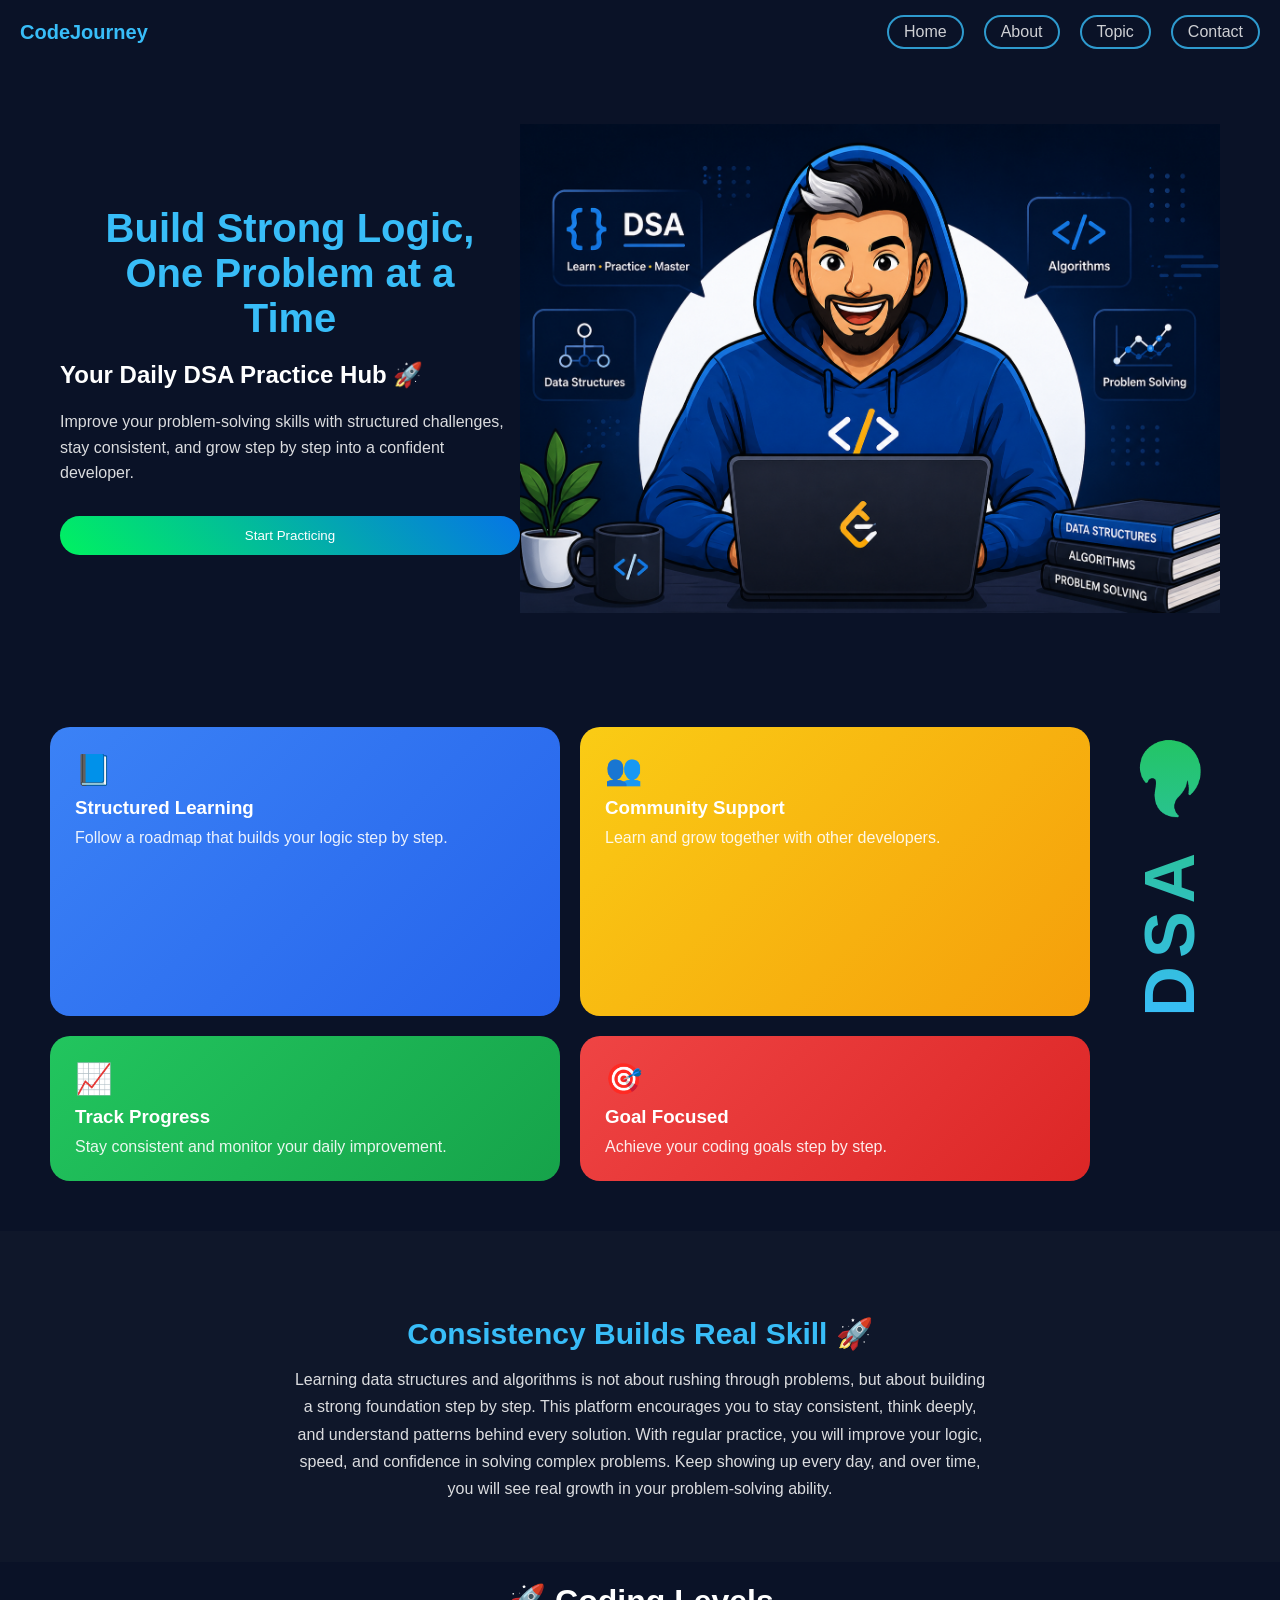
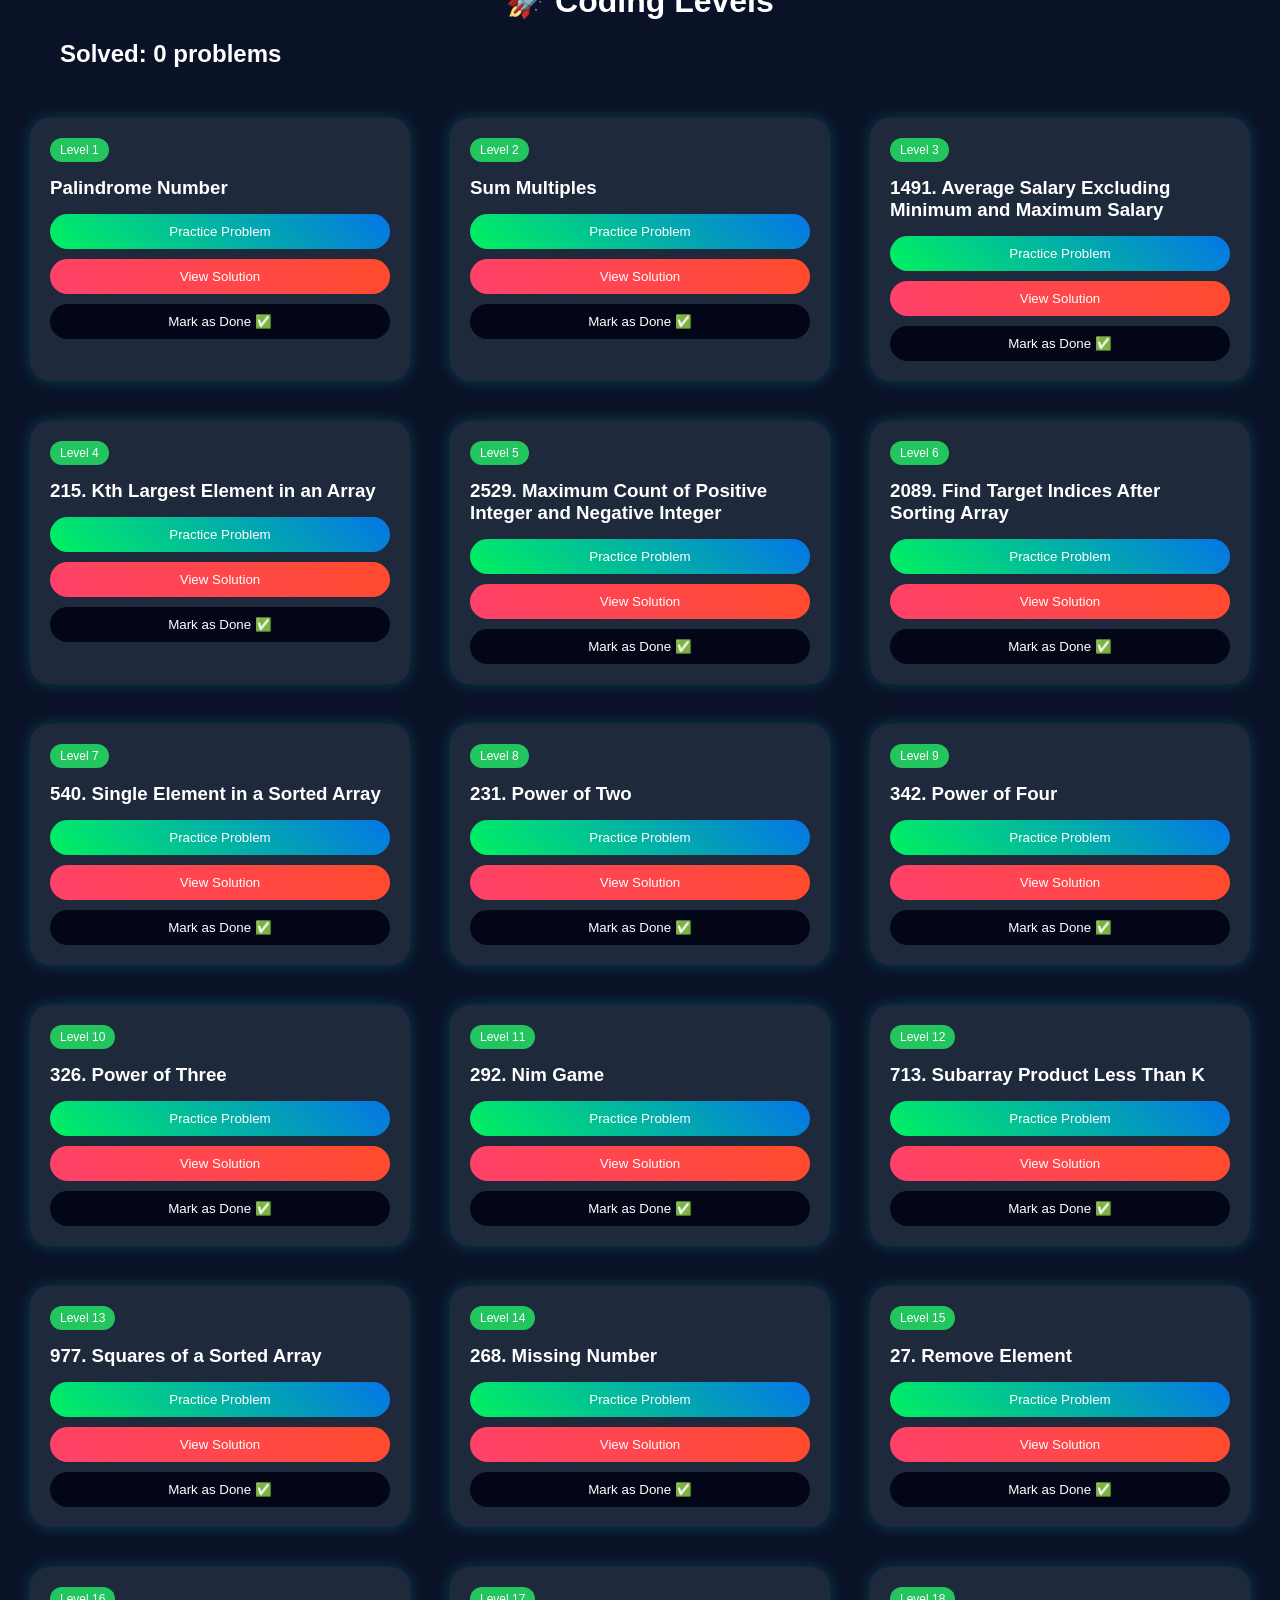
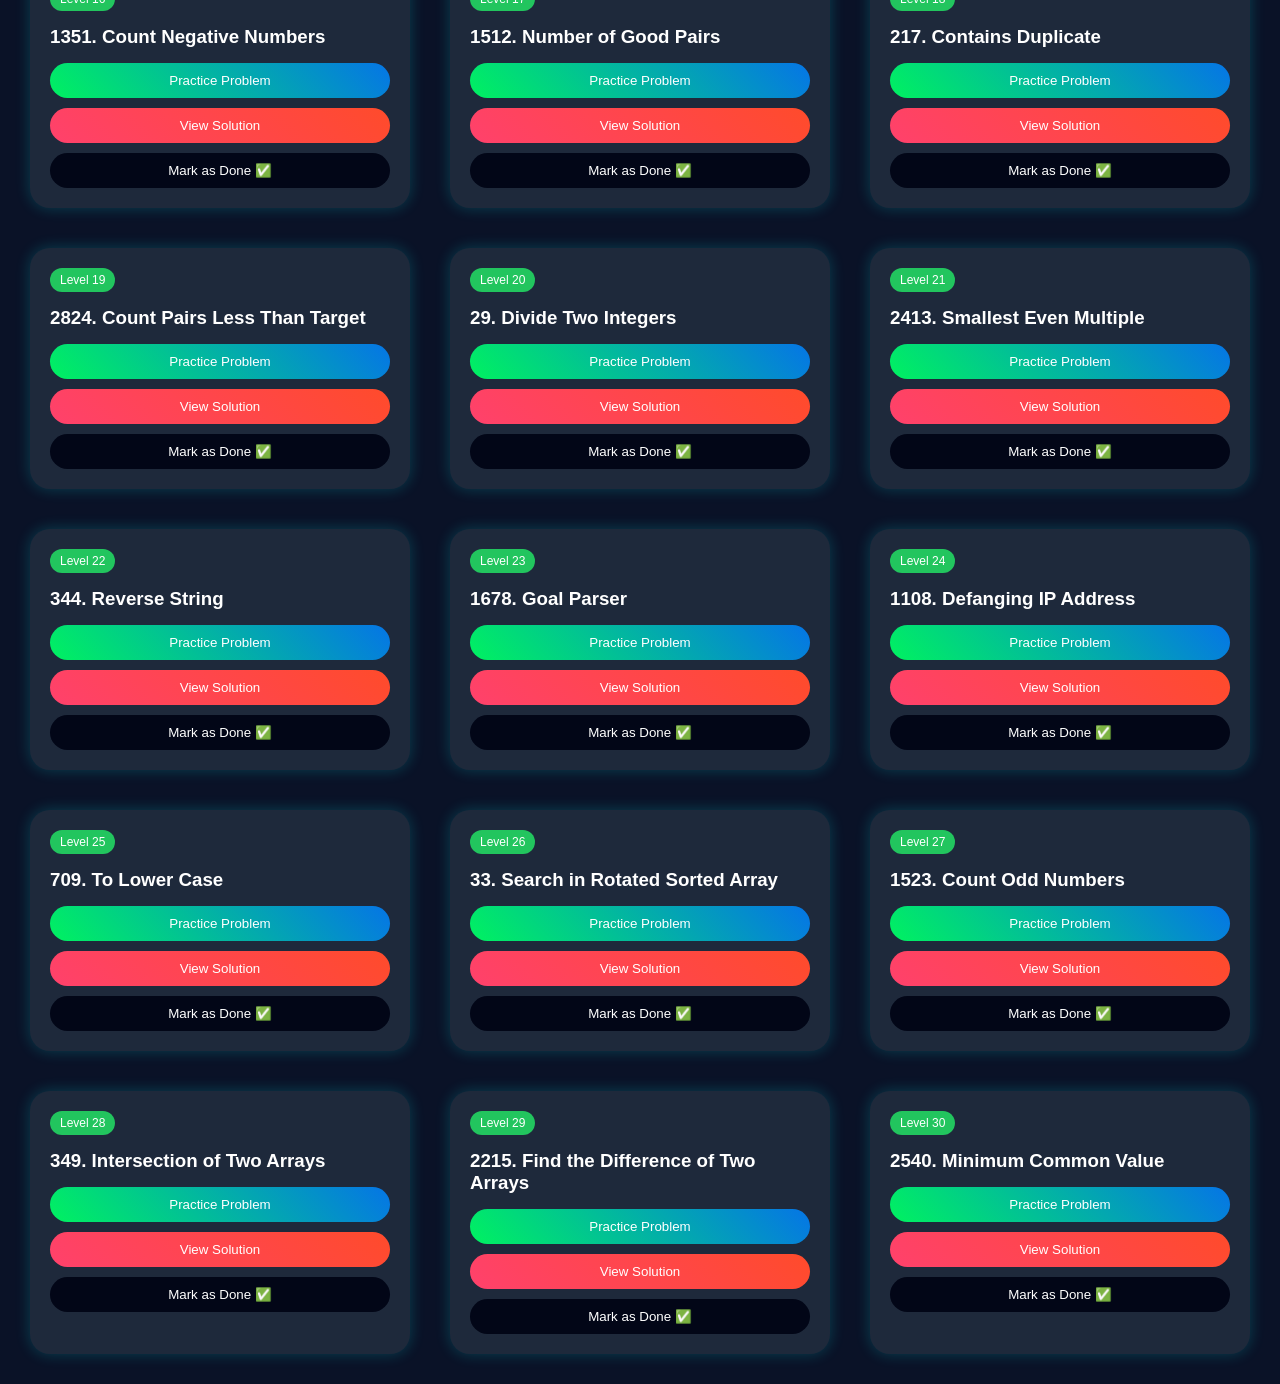
==== index.html @ e6db112a "Update print statement from 'Hello' to 'Goodbye'" ====
<!DOCTYPE html>
<html lang="en">

<head>
    <meta charset="UTF-8">
    <meta name="viewport" content="width=device-width, initial-scale=1.0">

    <title>DSA Platform</title>

    <!-- Google Font -->
    <link href="https://fonts.googleapis.com/css2?family=Inter:wght@400;600;800&display=swap" rel="stylesheet">
    <link rel="stylesheet" href="responsive.css">

    <style>
        html {
    scroll-behavior: smooth;
}
        body {
            margin: 0;
            font-family: 'Inter', sans-serif;
            background: #09d610;
            color: white;
        }

        /* ================= NAVBAR ================= */
        .navbar {
            display: flex;
            justify-content: space-between;
            padding: 20px 90px;
        }

        .logo {
            font-size: 20px;
            font-weight: 700;
            color: #38bdf8;
        }

        .nav-links a {
            margin-left: 20px;
            text-decoration: none;
            color: white;
            opacity: 0.8;
        }

        .nav-links a:hover {
            opacity: 1;
        }

        /* ================= HERO ================= */
        .hero {
            display: flex;
            justify-content: space-between;
            align-items: center;
            padding: 60px 60px;
        }

        .left {
            max-width: 500px;
        }

        .left h1 {
            font-size: 40px;
            color: #38bdf8;
        }

        .left h2 {
            margin: 20px 0;
        }

        .left p {
            opacity: 0.85;
            line-height: 1.6;
        }

        .btn {
            margin-top: 30px;
            padding: 12px 25px;
            border-radius: 30px;
            border: none;
            background: linear-gradient(45deg, #00f260, #0575e6);
            color: white;
            cursor: pointer;
        }

        .right img {
            width: 700px;
        }

        /* ================= FEATURES ================= */
        .wrapper {
            display: grid;
            grid-template-columns: 1fr 1fr 120px;
            gap: 20px;
            padding: 50px;
        }

        /* BOX */
        .feature-box {
            padding: 25px;
            border-radius: 20px;
            transition: 0.3s;
        }

        .feature-box:hover {
            transform: translateY(-8px);
        }

        /* ICON */
        .icon {
            font-size: 30px;
            margin-bottom: 10px;
        }

        /* COLORS */
        .blue {
            background: linear-gradient(135deg, #3b82f6, #2563eb);
        }

        .yellow {
            background: linear-gradient(135deg, #facc15, #f59e0b);
        }

        .green {
            background: linear-gradient(135deg, #22c55e, #16a34a);
        }

        .red {
            background: linear-gradient(135deg, #ef4444, #dc2626);
        }

        /* TEXT */
        .feature-box h3 {
            margin: 0 0 10px;
        }

        .feature-box p {
            margin: 0;
            opacity: 0.9;
        }

        /* ================= DSA COLUMN ================= */
        .dsa-column {
            display: flex;
            justify-content: center;
            align-items: center;
        }

        /* DSA TEXT */
        .dsa-text {
            writing-mode: vertical-rl;
            transform: rotate(180deg);

            font-size: 70px;
            font-weight: 800;

            background: linear-gradient(to bottom, #38bdf8, #22c55e);
            -webkit-background-clip: text;
            color: transparent;

            letter-spacing: 8px;
        }

        /* FIRE ICON */
        .fire {
            font-size: 28px;
            margin-top: 10px;
        }

        /* ================= RESPONSIVE ================= */
        @media (max-width: 900px) {

            .hero {
                flex-direction: column;
                text-align: center;
            }

            .right img {
                margin-top: 20px;
                width: 220px;
            }

            .wrapper {
                grid-template-columns: 1fr;
            }

            /* DSA top pe shift */
            .dsa-column {
                order: -1;
            }

            .dsa-text {
                writing-mode: horizontal-tb;
                transform: none;
                font-size: 40px;
                text-align: center;
            }
        }

        .info-section {
            text-align: center;
            padding: 60px 20px;
            background: #0f172a;
        }

        .info-section h2 {
            font-size: 30px;
            margin-bottom: 15px;
            color: #38bdf8;
            font-weight: 600;
        }

        .info-section p {
            max-width: 700px;
            margin: auto;
            line-height: 1.7;
            opacity: 0.85;
            font-size: 16px;
        }


        /* ///////////////// problem */
        body {
            margin: 0;
            font-family: 'Poppins', sans-serif;
            background: #0a1227;
            color: white;
        }

        /* title */
        h1 {
            text-align: center;
            margin: 20px;
        }

        /* scroll container */
        .scroll {
            display: grid;
            grid-template-columns: repeat(3, 1fr);
            gap: 20px;
            padding: 20px;
        }

        /* Tablet */
        @media (max-width: 900px) {
            .scroll {
                grid-template-columns: repeat(2, 1fr);
            }
        }

        /* Mobile */
        @media (max-width: 600px) {
            .scroll {
                grid-template-columns: repeat(1, 1fr);
            }
        }

        /* card */
        .card {
            min-width: 250px;
            background: #1e293b;
            border-radius: 20px;
            padding: 20px;
            position: relative;
            transition: 0.3s;
            box-shadow: 0 0 15px rgba(0, 255, 255, 0.2);
            margin: 40px;
        }

        .card:hover {
            transform: scale(1.05);
            box-shadow: 0 0 25px rgba(0, 255, 255, 0.6);
        }

        /* level badge */
        .level {
            background: #22c55e;
            padding: 5px 10px;
            border-radius: 20px;
            font-size: 12px;
            display: inline-block;
        }

        /* title */
        h3 {
            margin: 15px 0;
        }

        /* buttons */
        button {
            display: block;
            width: 100%;
            margin-top: 10px;
            padding: 10px;
            border-radius: 25px;
            border: none;
            cursor: pointer;
        }

        .code {
            background: linear-gradient(45deg, #00f260, #0575e6);
            color: white;
        }

        .video {
            background: linear-gradient(45deg, #ff416c, #ff4b2b);
            color: white;
        }

        /* scrollbar hide */
        .scroll::-webkit-scrollbar {
            display: none;
        }

        /* //// */
        .solution-box {
            display: none;
            margin-top: 10px;
            background: #020617;
            padding: 10px;
            border-radius: 10px;
            font-size: 12px;
            overflow-x: auto;
        }

        a {
            text-decoration: none;
        }
        /* /////////////// */
        .mark-btn {
    background: #020617;
    color: white;
}

.mark-btn.done {
    background: #22c55e;
    color: black;
}

        /* //// */
        /* NAV BUTTON STYLE */
/* NAVBAR BASE */
.navbar {
    display: flex;
    justify-content: space-between;
    align-items: center;
    padding: 15px 20px;
    position: relative;
}

/* MENU ICON */
.menu-icon {
    display: none;
    font-size: 28px;
    cursor: pointer;
}

/* NAV LINKS */
.nav-links {
    display: flex;
}

/* BUTTON STYLE */
.nav-btn {
    border: 2px solid #38bdf8;
    border-radius: 20px;
    padding: 6px 15px;
    margin-left: 10px;
    text-decoration: none;
    color: white;
}

/* ================= MOBILE ================= */
@media (max-width: 900px) {

    .menu-icon {
        display: block;
    }

    .nav-links {
        display: none;
        flex-direction: column;
        position: absolute;
        top: 60px;
        left: 0;
        width: 100%;
        background: #020617;
        padding: 20px 0;
    }

    .nav-links a {
        margin: 10px auto;
        width: 80%;
        text-align: center;
        padding: 12px;
    }

    .nav-active {
        display: flex;
    }
}    </style>

</head>

<body>

    <!-- NAVBAR -->
   <div class="navbar">
    <div class="logo">CodeJourney</div>

    <div class="menu-icon" onclick="toggleMenu()">☰</div>

    <div class="nav-links" id="navLinks">
        <a href="index.html" class="nav-btn">Home</a>
        <a href="about.html" class="nav-btn">About</a>
        <a href="topic.html" class="nav-btn">Topic</a>
        <a href="contact.html" class="nav-btn">Contact</a>
    </div>
</div>

    <!-- HERO -->
    <div class="hero">

        <div class="left">
            <h1>Build Strong Logic, One Problem at a Time</h1>
            <h2>Your Daily DSA Practice Hub 🚀</h2>

            <p>
                Improve your problem-solving skills with structured challenges,
                stay consistent, and grow step by step into a confident developer.
            </p>

            <a href="#ques"><button class="btn">Start Practicing</button></a>
        </div>

        <div class="right">
            <img src="./hero.png">
        </div>

    </div>
<!-- ///////////////// -->
 
    <!-- FEATURES -->
    <div class="wrapper">

        <!-- BOX 1 -->
        <div class="feature-box blue">
            <div class="icon">📘</div>
            <h3>Structured Learning</h3>
            <p>Follow a roadmap that builds your logic step by step.</p>
        </div>

        <!-- BOX 2 -->
        <div class="feature-box yellow">
            <div class="icon">👥</div>
            <h3>Community Support</h3>
            <p>Learn and grow together with other developers.</p>
        </div>

        <!-- DSA COLUMN -->
        <div class="dsa-column">
            <div class="dsa-text">
                DSA 🔥
            </div>
        </div>

        <!-- BOX 3 -->
        <div class="feature-box green">
            <div class="icon">📈</div>
            <h3>Track Progress</h3>
            <p>Stay consistent and monitor your daily improvement.</p>
        </div>

        <!-- BOX 4 -->
        <div class="feature-box red">
            <div class="icon">🎯</div>
            <h3>Goal Focused</h3>
            <p>Achieve your coding goals step by step.</p>
        </div>

    </div>
    <div class="info-section">
        <h2>Consistency Builds Real Skill 🚀</h2>

        <p>
            Learning data structures and algorithms is not about rushing through problems,
            but about building a strong foundation step by step. This platform encourages
            you to stay consistent, think deeply, and understand patterns behind every solution.
            With regular practice, you will improve your logic, speed, and confidence in solving
            complex problems. Keep showing up every day, and over time, you will see real growth
            in your problem-solving ability.
        </p>
    </div>
    <!-- ///////////////////// problem -->
    <h1 id="ques">🚀 Coding Levels</h1>
    <h2 id="progress" style="margin-left: 60px;"></h2>

    <div class="scroll">

        <div class="card">

            <span class="level">Level 1</span>
            <h3>Palindrome Number</h3>

            <a href="https://leetcode.com/problems/palindrome-number/" target="_blank">
                <button class="code">Practice Problem</button>
            </a>

            <a href="solution.html?problem=palindrome">
                <button class="video">View Solution</button>
            </a>
             <button class="mark-btn" data-problem="palindrome">
    Mark as Done ✅
</button>

        </div>
        <!-- Card 2 -->

       <div class="card">

    <span class="level">Level 2</span>
    <h3>Sum Multiples</h3>

    <!-- LeetCode link -->
    <a href="https://leetcode.com/problems/sum-of-multiples/" target="_blank">
        <button class="code">Practice Problem</button>
    </a>

    <!-- Solution -->
    <a href="solution.html?problem=sum-multiples">
        <button class="video">View Solution</button>
    </a>

    <!-- Mark Done -->
    <button class="mark-btn" data-problem="sum-multiples">
        Mark as Done ✅
    </button>

</div>
        <!-- /////////// -->
        <!-- Average Salary -->
        <div class="card">
            <span class="level">Level 3</span>
            <h3>1491. Average Salary Excluding Minimum and Maximum Salary</h3>
            <a href="https://leetcode.com/problems/average-salary-excluding-the-minimum-and-maximum-salary/"
                target="_blank">
                <button class="code">Practice Problem</button>
            </a>
            <a href="solution.html?problem=avg-salary">
                <button class="video">View Solution</button>
            </a>
            <button class="mark-btn" data-problem="avg-salary">Mark as Done ✅</button>

        </div>

        <!-- Kth Largest -->
        <div class="card">
            <span class="level">Level 4</span>
            <h3>215. Kth Largest Element in an Array</h3>
            <a href="https://leetcode.com/problems/kth-largest-element-in-an-array/" target="_blank">
                <button class="code">Practice Problem</button>
            </a>
            <a href="solution.html?problem=kth-largest">
                <button class="video">View Solution</button>
            </a>
            <button class="mark-btn" data-problem="kth-largest">Mark as Done ✅</button>

        </div>

        <!-- Max Count -->
        <div class="card">
            <span class="level">Level 5</span>
            <h3>2529. Maximum Count of Positive Integer and Negative Integer</h3>
            <a href="https://leetcode.com/problems/maximum-count-of-positive-integer-and-negative-integer/"
                target="_blank">
                <button class="code">Practice Problem</button>
            </a>
            <a href="solution.html?problem=max-count">
                <button class="video">View Solution</button>
            </a>
            <button class="mark-btn" data-problem="max-count">Mark as Done ✅</button>

        </div>

        <!-- Target Indices -->
        <div class="card">
            <span class="level">Level 6</span>
            <h3>2089. Find Target Indices After Sorting Array</h3>
            <a href="https://leetcode.com/problems/find-target-indices-after-sorting-array/" target="_blank">
                <button class="code">Practice Problem</button>
            </a>
            <a href="solution.html?problem=target-indices">
                <button class="video">View Solution</button>
            </a>
            <button class="mark-btn" data-problem="target-indices">Mark as Done ✅</button>

        </div>

        <!-- Single Element -->
        <div class="card">
            <span class="level">Level 7</span>
            <h3>540. Single Element in a Sorted Array</h3>
            <a href="https://leetcode.com/problems/single-element-in-a-sorted-array/" target="_blank">
                <button class="code">Practice Problem</button>
            </a>
            <a href="solution.html?problem=single-element">
                <button class="video">View Solution</button>
            </a>
            <button class="mark-btn" data-problem="single-element">Mark as Done ✅</button>

        </div>

        <!-- Power of Two -->
        <div class="card">
            <span class="level">Level 8</span>
            <h3>231. Power of Two</h3>
            <a href="https://leetcode.com/problems/power-of-two/" target="_blank">
                <button class="code">Practice Problem</button>
            </a>
            <a href="solution.html?problem=power-two">
                <button class="video">View Solution</button>
            </a>
            <button class="mark-btn" data-problem="power-two">Mark as Done ✅</button>

        </div>

        <!-- Power of Four -->
        <div class="card">
            <span class="level">Level 9</span>
            <h3>342. Power of Four</h3>
            <a href="https://leetcode.com/problems/power-of-four/" target="_blank">
                <button class="code">Practice Problem</button>
            </a>
            <a href="solution.html?problem=power-four">
                <button class="video">View Solution</button>
            </a>
            <button class="mark-btn" data-problem="power-four">Mark as Done ✅</button>

        </div>

        <!-- Power of Three -->
        <div class="card">
            <span class="level">Level 10</span>
            <h3>326. Power of Three</h3>
            <a href="https://leetcode.com/problems/power-of-three/" target="_blank">
                <button class="code">Practice Problem</button>
            </a>
            <a href="solution.html?problem=power-three">
                <button class="video">View Solution</button>
            </a>
            <button class="mark-btn" data-problem="power-three">Mark as Done ✅</button>

        </div>

        <!-- Nim Game -->
        <div class="card">
            <span class="level">Level 11</span>
            <h3>292. Nim Game</h3>
            <a href="https://leetcode.com/problems/nim-game/" target="_blank">
                <button class="code">Practice Problem</button>
            </a>
            <a href="solution.html?problem=nim-game">
                <button class="video">View Solution</button>
            </a>
            <button class="mark-btn" data-problem="nim-game">Mark as Done ✅</button>

        </div>

        <!-- Subarray Product -->
        <div class="card">
            <span class="level">Level 12</span>
            <h3>713. Subarray Product Less Than K</h3>
            <a href="https://leetcode.com/problems/subarray-product-less-than-k/" target="_blank">
                <button class="code">Practice Problem</button>
            </a>
            <a href="solution.html?problem=subarray-product">
                <button class="video">View Solution</button>
            </a>
            <button class="mark-btn" data-problem="subarray-product">Mark as Done ✅</button>

        </div>

        <!-- Squares -->
        <div class="card">
            <span class="level">Level 13</span>
            <h3>977. Squares of a Sorted Array</h3>
            <a href="https://leetcode.com/problems/squares-of-a-sorted-array/" target="_blank">
                <button class="code">Practice Problem</button>
            </a>
            <a href="solution.html?problem=squares">
                <button class="video">View Solution</button>
            </a>
            <button class="mark-btn" data-problem="squares">Mark as Done ✅</button>

        </div>

        <!-- Missing Number -->
        <div class="card">
            <span class="level">Level 14</span>
            <h3>268. Missing Number</h3>
            <a href="https://leetcode.com/problems/missing-number/" target="_blank">
                <button class="code">Practice Problem</button>
            </a>
            <a href="solution.html?problem=missing-number">
                <button class="video">View Solution</button>
            </a>
            <button class="mark-btn" data-problem="missing-number">Mark as Done ✅</button>

        </div>
        <!-- /////////////// -->
        <!-- Remove Element -->
        <div class="card">
            <span class="level">Level 15</span>
            <h3>27. Remove Element</h3>
            <a href="https://leetcode.com/problems/remove-element/" target="_blank">
                <button class="code">Practice Problem</button>
            </a>
            <a href="solution.html?problem=remove-element">
                <button class="video">View Solution</button>
            </a>
            <button class="mark-btn" data-problem="remove-element">Mark as Done ✅</button>

        </div>

        <!-- Count Negative -->
        <div class="card">
            <span class="level">Level 16</span>
            <h3>1351. Count Negative Numbers</h3>
            <a href="https://leetcode.com/problems/count-negative-numbers-in-a-sorted-matrix/" target="_blank">
                <button class="code">Practice Problem</button>
            </a>
            <a href="solution.html?problem=count-negative">
                <button class="video">View Solution</button>
            </a>
            <button class="mark-btn" data-problem="count-negative">Mark as Done ✅</button>

        </div>

        <!-- Good Pairs -->
        <div class="card">
            <span class="level">Level 17</span>
            <h3>1512. Number of Good Pairs</h3>
            <a href="https://leetcode.com/problems/number-of-good-pairs/" target="_blank">
                <button class="code">Practice Problem</button>
            </a>
            <a href="solution.html?problem=good-pairs">
                <button class="video">View Solution</button>
            </a>
            <button class="mark-btn" data-problem="good-pairs">Mark as Done ✅</button>

        </div>

        <!-- Contains Duplicate -->
        <div class="card">
            <span class="level">Level 18</span>
            <h3>217. Contains Duplicate</h3>
            <a href="https://leetcode.com/problems/contains-duplicate/" target="_blank">
                <button class="code">Practice Problem</button>
            </a>
            <a href="solution.html?problem=contains-duplicate">
                <button class="video">View Solution</button>
            </a>
            <button class="mark-btn" data-problem="contains-duplicate">Mark as Done ✅</button>

        </div>

        <!-- Pairs Less Than Target -->
        <div class="card">
            <span class="level">Level 19</span>
            <h3>2824. Count Pairs Less Than Target</h3>
            <a href="https://leetcode.com/problems/count-pairs-whose-sum-is-less-than-target/" target="_blank">
                <button class="code">Practice Problem</button>
            </a>
            <a href="solution.html?problem=pairs-less-target">
                <button class="video">View Solution</button>
            </a>
            <button class="mark-btn" data-problem="pairs-less-target">Mark as Done ✅</button>

        </div>

        <!-- Divide -->
        <div class="card">
            <span class="level">Level 20</span>
            <h3>29. Divide Two Integers</h3>
            <a href="https://leetcode.com/problems/divide-two-integers/" target="_blank">
                <button class="code">Practice Problem</button>
            </a>
            <a href="solution.html?problem=divide">
                <button class="video">View Solution</button>
            </a>
            <button class="mark-btn" data-problem="divide">Mark as Done ✅</button>

        </div>

        <!-- Smallest Even -->
        <div class="card">
            <span class="level">Level 21</span>
            <h3>2413. Smallest Even Multiple</h3>
            <a href="https://leetcode.com/problems/smallest-even-multiple/" target="_blank">
                <button class="code">Practice Problem</button>
            </a>
            <a href="solution.html?problem=smallest-even">
                <button class="video">View Solution</button>
            </a>
            <button class="mark-btn" data-problem="smallest-even">Mark as Done ✅</button>

        </div>

        <!-- Reverse String -->
        <div class="card">
            <span class="level">Level 22</span>
            <h3>344. Reverse String</h3>
            <a href="https://leetcode.com/problems/reverse-string/" target="_blank">
                <button class="code">Practice Problem</button>
            </a>
            <a href="solution.html?problem=reverse-string">
                <button class="video">View Solution</button>
            </a>
            <button class="mark-btn" data-problem="reverse-string">Mark as Done ✅</button>

        </div>

        <!-- Goal Parser -->
        <div class="card">
            <span class="level">Level 23</span>
            <h3>1678. Goal Parser</h3>
            <a href="https://leetcode.com/problems/goal-parser-interpretation/" target="_blank">
                <button class="code">Practice Problem</button>
            </a>
            <a href="solution.html?problem=goal-parser">
                <button class="video">View Solution</button>
            </a>
            <button class="mark-btn" data-problem="goal-parser">Mark as Done ✅</button>

        </div>

        <!-- Defang IP -->
        <div class="card">
            <span class="level">Level 24</span>
            <h3>1108. Defanging IP Address</h3>
            <a href="https://leetcode.com/problems/defanging-an-ip-address/" target="_blank">
                <button class="code">Practice Problem</button>
            </a>
            <a href="solution.html?problem=defang-ip">
                <button class="video">View Solution</button>
            </a>
            <button class="mark-btn" data-problem="defang-ip">Mark as Done ✅</button>

        </div>

        <!-- Lower Case -->
        <div class="card">
            <span class="level">Level 25</span>
            <h3>709. To Lower Case</h3>
            <a href="https://leetcode.com/problems/to-lower-case/" target="_blank">
                <button class="code">Practice Problem</button>
            </a>
            <a href="solution.html?problem=lower-case">
                <button class="video">View Solution</button>
            </a>
            <button class="mark-btn" data-problem="lower-case">Mark as Done ✅</button>

        </div>

        <!-- Rotated Search -->
        <div class="card">
            <span class="level">Level 26</span>
            <h3>33. Search in Rotated Sorted Array</h3>
            <a href="https://leetcode.com/problems/search-in-rotated-sorted-array/" target="_blank">
                <button class="code">Practice Problem</button>
            </a>
            <a href="solution.html?problem=rotated-search">
                <button class="video">View Solution</button>
            </a>
            <button class="mark-btn" data-problem="rotated-search">Mark as Done ✅</button>

        </div>

        <!-- Count Odd -->
        <div class="card">
            <span class="level">Level 27</span>
            <h3>1523. Count Odd Numbers</h3>
            <a href="https://leetcode.com/problems/count-odd-numbers-in-an-interval-range/" target="_blank">
                <button class="code">Practice Problem</button>
            </a>
            <a href="solution.html?problem=count-odd">
                <button class="video">View Solution</button>
            </a>
            <button class="mark-btn" data-problem="count-odd">Mark as Done ✅</button>
        </div>
        <!-- Intersection of Two Arrays -->
<div class="card">
    <span class="level">Level 28</span>
    <h3>349. Intersection of Two Arrays</h3>

    <a href="https://leetcode.com/problems/intersection-of-two-arrays/" target="_blank">
        <button class="code">Practice Problem</button>
    </a>

    <a href="solution.html?problem=intersection-of-two-arrays">
        <button class="video">View Solution</button>
    </a>

    <button class="mark-btn" data-problem="intersection-of-two-arrays">
        Mark as Done ✅
    </button>
</div>
        <!-- Find the Difference of Two Arrays -->
<div class="card">
    <span class="level">Level 29</span>
    <h3>2215. Find the Difference of Two Arrays</h3>

    <a href="https://leetcode.com/problems/find-the-difference-of-two-arrays/" target="_blank">
        <button class="code">Practice Problem</button>
    </a>

    <a href="solution.html?problem=find-the-difference-of-two-arrays">
        <button class="video">View Solution</button>
    </a>

    <button class="mark-btn" data-problem="find-the-difference-of-two-arrays">
        Mark as Done ✅
    </button>
</div>
        <!-- Minimum Common Value -->
<div class="card">
    <span class="level">Level 30</span>
    <h3>2540. Minimum Common Value</h3>

    <a href="https://leetcode.com/problems/minimum-common-value/" target="_blank">
        <button class="code">Practice Problem</button>
    </a>

    <a href="solution.html?problem=minimum-common-value">
        <button class="video">View Solution</button>
    </a>

    <button class="mark-btn" data-problem="minimum-common-value">
        Mark as Done ✅
    </button>
</div>

        <!-- /////////// -->
        <script>

let solved = JSON.parse(localStorage.getItem("solved")) || [];

const buttons = document.querySelectorAll(".mark-btn");

buttons.forEach(btn => {

    let problem = btn.dataset.problem;

    /* Page load pe check */
    if (solved.includes(problem)) {
        btn.classList.add("done");
        btn.innerText = "Completed ✅";
    }

    /* Click pe */
    btn.addEventListener("click", () => {

        if (!solved.includes(problem)) {

            solved.push(problem);
            localStorage.setItem("solved", JSON.stringify(solved));

            btn.classList.add("done");
            btn.innerText = "Completed ✅";

            updateProgress();
        }
    });

});

function updateProgress() {
    document.getElementById("progress").innerText =
        "Solved: " + solved.length + " problems";
}

updateProgress();

</script>
        <!-- ////////////////// -->
        <script>
            function toggleSolution(btn) {
                let box = btn.nextElementSibling;

                if (box.style.display === "block") {
                    box.style.display = "none";
                    btn.innerText = "View Solution";
                } else {
                    box.style.display = "block";
                    btn.innerText = "Hide Solution";
                }
            }
            function toggleMenu() {
    document.getElementById("navLinks").classList.toggle("nav-active");
}
        </script>
</body>

</html>
---- responsive.css ----
/* ================= GLOBAL ================= */
* {
    box-sizing: border-box;
}

body {
    overflow-x: hidden;
}

img {
    max-width: 100%;
    height: auto;
}

/* ================= NAVBAR ================= */
@media (max-width: 900px) {
    .navbar {
        padding: 15px 20px !important;
        flex-direction: column;
        align-items: center;
        text-align: center;
    }

    .nav-links {
        margin-top: 10px;
    }

    .nav-links a {
        display: inline-block;
        margin: 8px;
    }
}
@media (max-width: 900px) {
    .nav-links {
        flex-direction: column;
    }

    .nav-btn {
        display: block;
        margin: 10px 0;
        width: 80%;
        margin-left: auto;
        margin-right: auto;
    }
}
/* ================= HERO ================= */
@media (max-width: 900px) {
    .hero {
        padding: 40px 15px !important;
        text-align: center;
    }

    .hero h1 {
        font-size: 28px !important;
    }

    .hero p {
        font-size: 14px;
    }
}


.right img {
    width: 100%;
    max-width: 1000px;
}

/* Mobile */
@media (max-width: 900px) {
    .right img {
        width: 100%;
        max-width: 600px;   /* 👈 mobile pe bada */
    }
}
/* ================= SECTION ================= */
@media (max-width: 600px) {
    .section {
        padding: 40px 15px !important;
    }

    .section h2 {
        font-size: 22px;
    }

    .section p {
        font-size: 14px;
    }
}

/* ================= FEATURES (ABOUT PAGE) ================= */
.features {
    display: grid;
    grid-template-columns: repeat(3, 1fr);
}

@media (max-width: 900px) {
    .features {
        grid-template-columns: repeat(2, 1fr);
        padding: 20px !important;
    }
}

@media (max-width: 600px) {
    .features {
        grid-template-columns: 1fr;
    }
}

/* ================= CARD ================= */
.card {
    margin: 10px !important;
}

@media (max-width: 600px) {
    .card {
        padding: 15px !important;
    }

    .card h3 {
        font-size: 16px;
    }
}

/* ================= TIMELINE ================= */
@media (max-width: 600px) {
    .timeline-box {
        padding-left: 15px;
    }
}

/* ================= FORM (CONTACT PAGE) ================= */
@media (max-width: 600px) {
    .form-container {
        padding: 20px !important;
        margin: 10px;
    }

    input, textarea {
        font-size: 14px;
    }

    .btn {
        font-size: 14px;
    }
}

/* ================= TOPIC PAGE ================= */
@media (max-width: 900px) {
    .topic-container {
        padding: 20px !important;
    }
}

/* ================= CONTENT BOX (TOPIC PAGE) ================= */
@media (max-width: 600px) {
    .container {
        padding: 15px !important;
    }

    .box {
        padding: 15px !important;
    }
}

/* ================= DIAGRAM FIX ================= */
@media (max-width: 600px) {
    .diagram {
        flex-wrap: wrap;
    }

    .cell {
        width: 45px !important;
        height: 45px !important;
        font-size: 12px;
    }

    .matrix {
        grid-template-columns: repeat(3, 45px) !important;
    }
}

/* ================= SOLUTION PAGE ================= */
@media (max-width: 600px) {
    body {
        padding: 15px !important;
    }

    .code-box {
        padding: 15px !important;
    }

    pre {
        font-size: 12px;
    }
}

/* ================= BUTTON ================= */
@media (max-width: 600px) {
    .btn {
        width: 100%;
    }
}
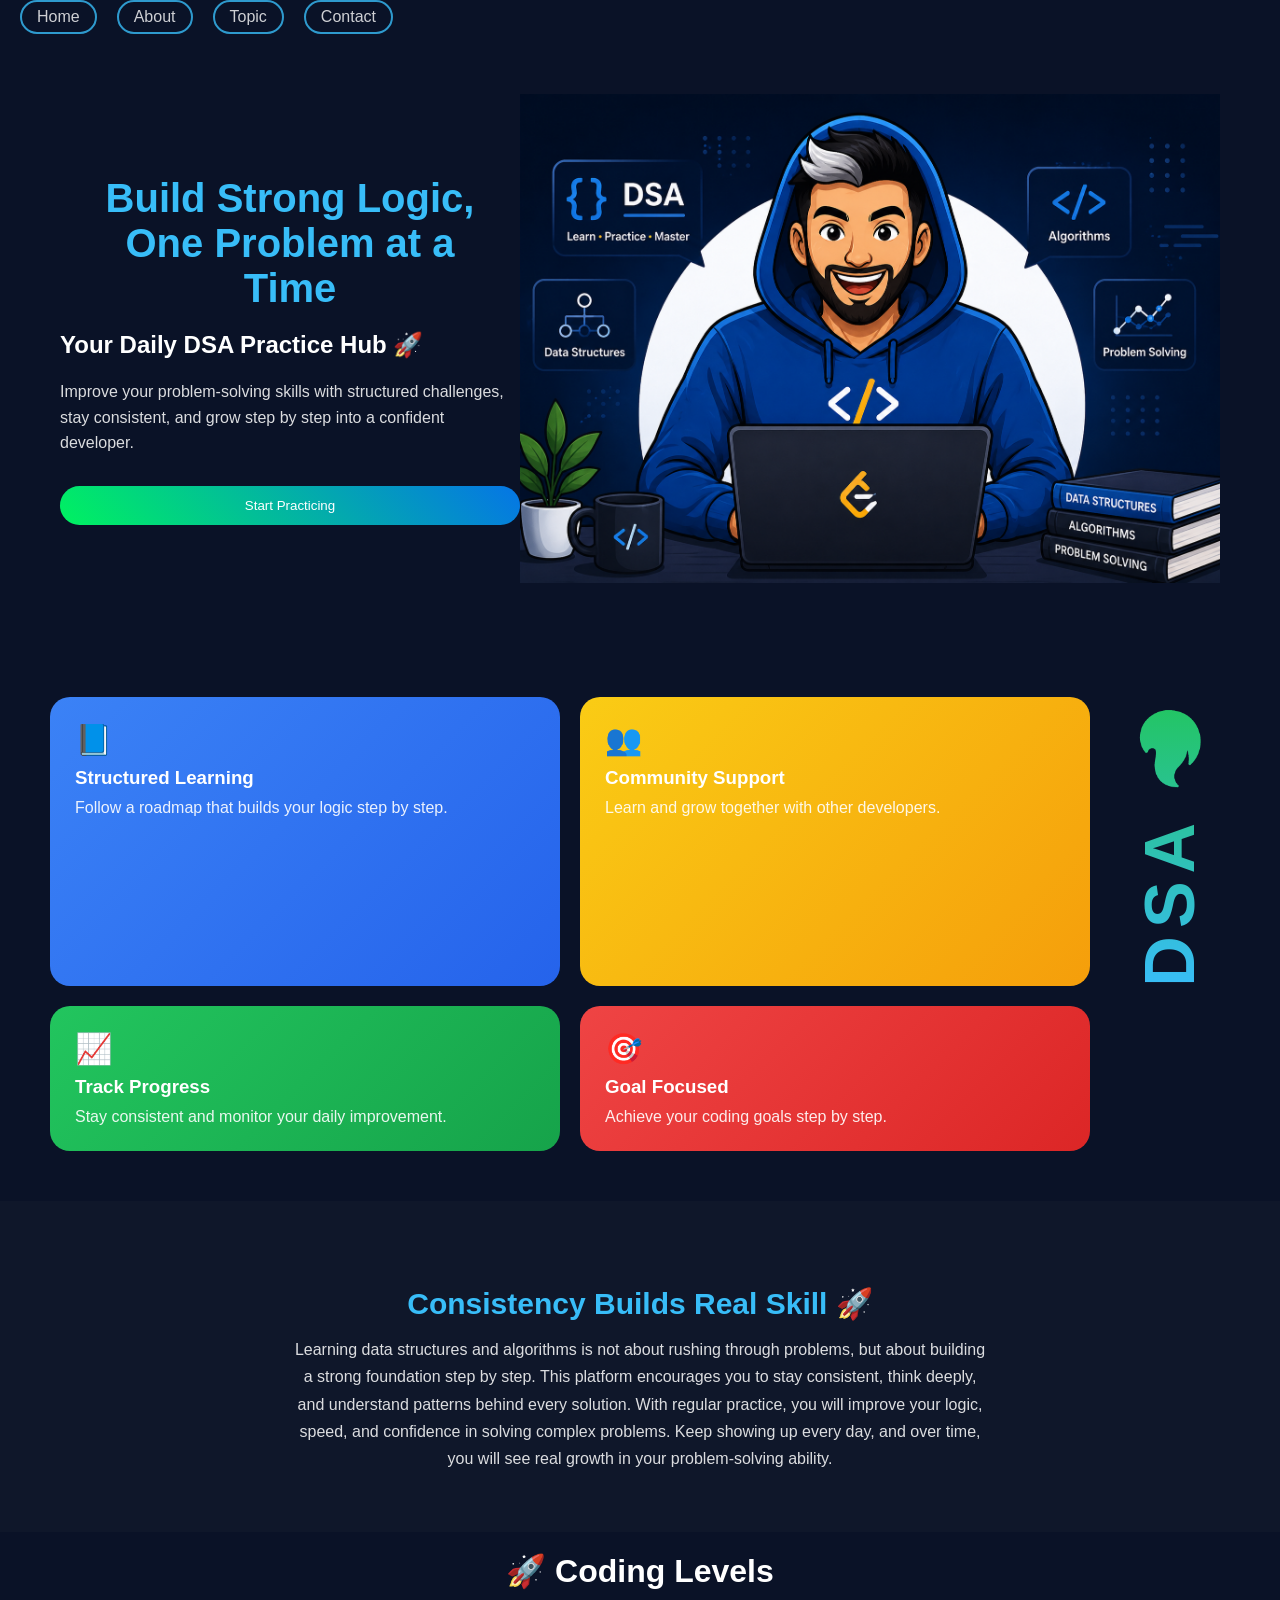
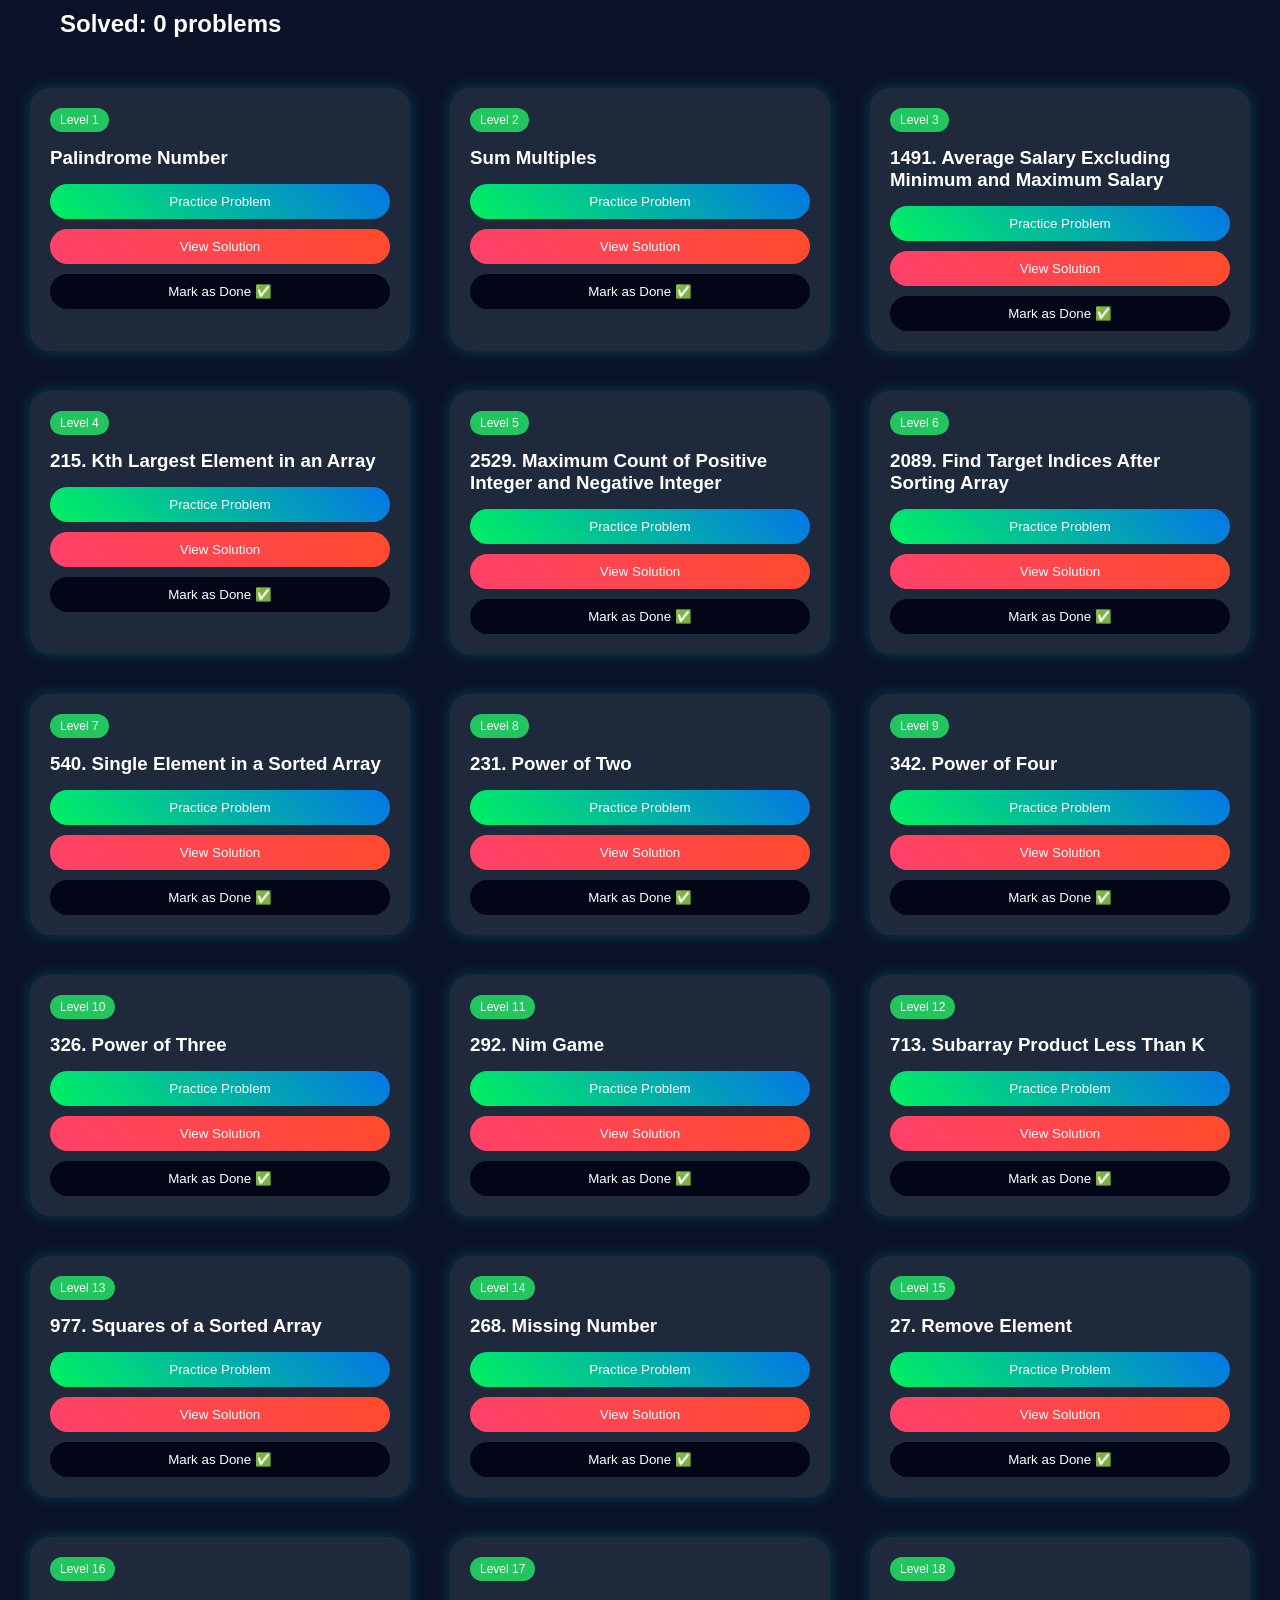
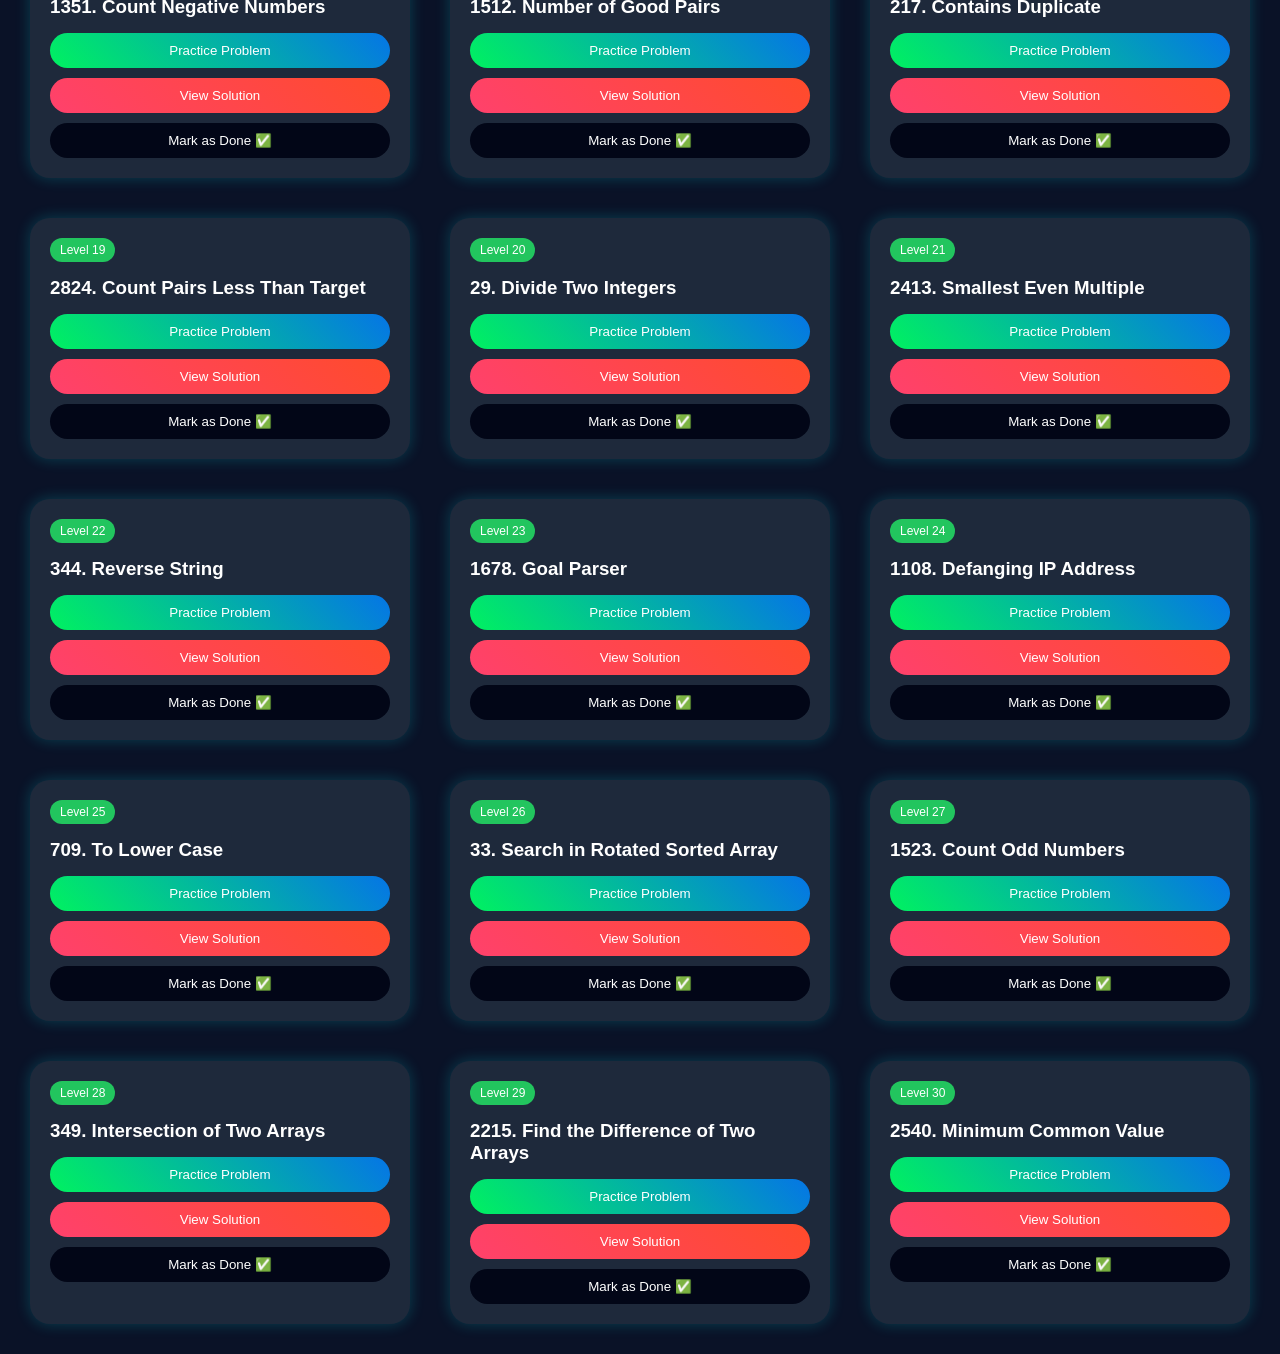
==== commit ddfb2fa4: "Change greeting from 'Hello' to 'Goodbye'" ====
--- a/index.html
+++ b/index.html
@@ -360,6 +360,7 @@
 }
 
 /* BUTTON STYLE */
+/* NAV BUTTON STYLE */
 .nav-btn {
     border: 2px solid #38bdf8;
     border-radius: 20px;
@@ -367,36 +368,14 @@
     margin-left: 10px;
     text-decoration: none;
     color: white;
+    transition: 0.3s;
 }
 
-/* ================= MOBILE ================= */
-@media (max-width: 900px) {
-
-    .menu-icon {
-        display: block;
-    }
-
-    .nav-links {
-        display: none;
-        flex-direction: column;
-        position: absolute;
-        top: 60px;
-        left: 0;
-        width: 100%;
-        background: #020617;
-        padding: 20px 0;
-    }
-
-    .nav-links a {
-        margin: 10px auto;
-        width: 80%;
-        text-align: center;
-        padding: 12px;
-    }
-
-    .nav-active {
-        display: flex;
-    }
+/* HOVER EFFECT 🔥 */
+.nav-btn:hover {
+    background: #38bdf8;
+    color: black;
+}
 }    </style>
 
 </head>
@@ -404,17 +383,11 @@
 <body>
 
     <!-- NAVBAR -->
-   <div class="navbar">
-    <div class="logo">CodeJourney</div>
-
-    <div class="menu-icon" onclick="toggleMenu()">☰</div>
-
-    <div class="nav-links" id="navLinks">
-        <a href="index.html" class="nav-btn">Home</a>
-        <a href="about.html" class="nav-btn">About</a>
-        <a href="topic.html" class="nav-btn">Topic</a>
-        <a href="contact.html" class="nav-btn">Contact</a>
-    </div>
+   <div class="nav-links">
+    <a href="index.html" class="nav-btn">Home</a>
+    <a href="about.html" class="nav-btn">About</a>
+    <a href="topic.html" class="nav-btn">Topic</a>
+    <a href="contact.html" class="nav-btn">Contact</a>
 </div>
 
     <!-- HERO -->
@@ -994,9 +967,7 @@
                     btn.innerText = "Hide Solution";
                 }
             }
-            function toggleMenu() {
-    document.getElementById("navLinks").classList.toggle("nav-active");
-}
+           
         </script>
 </body>
 
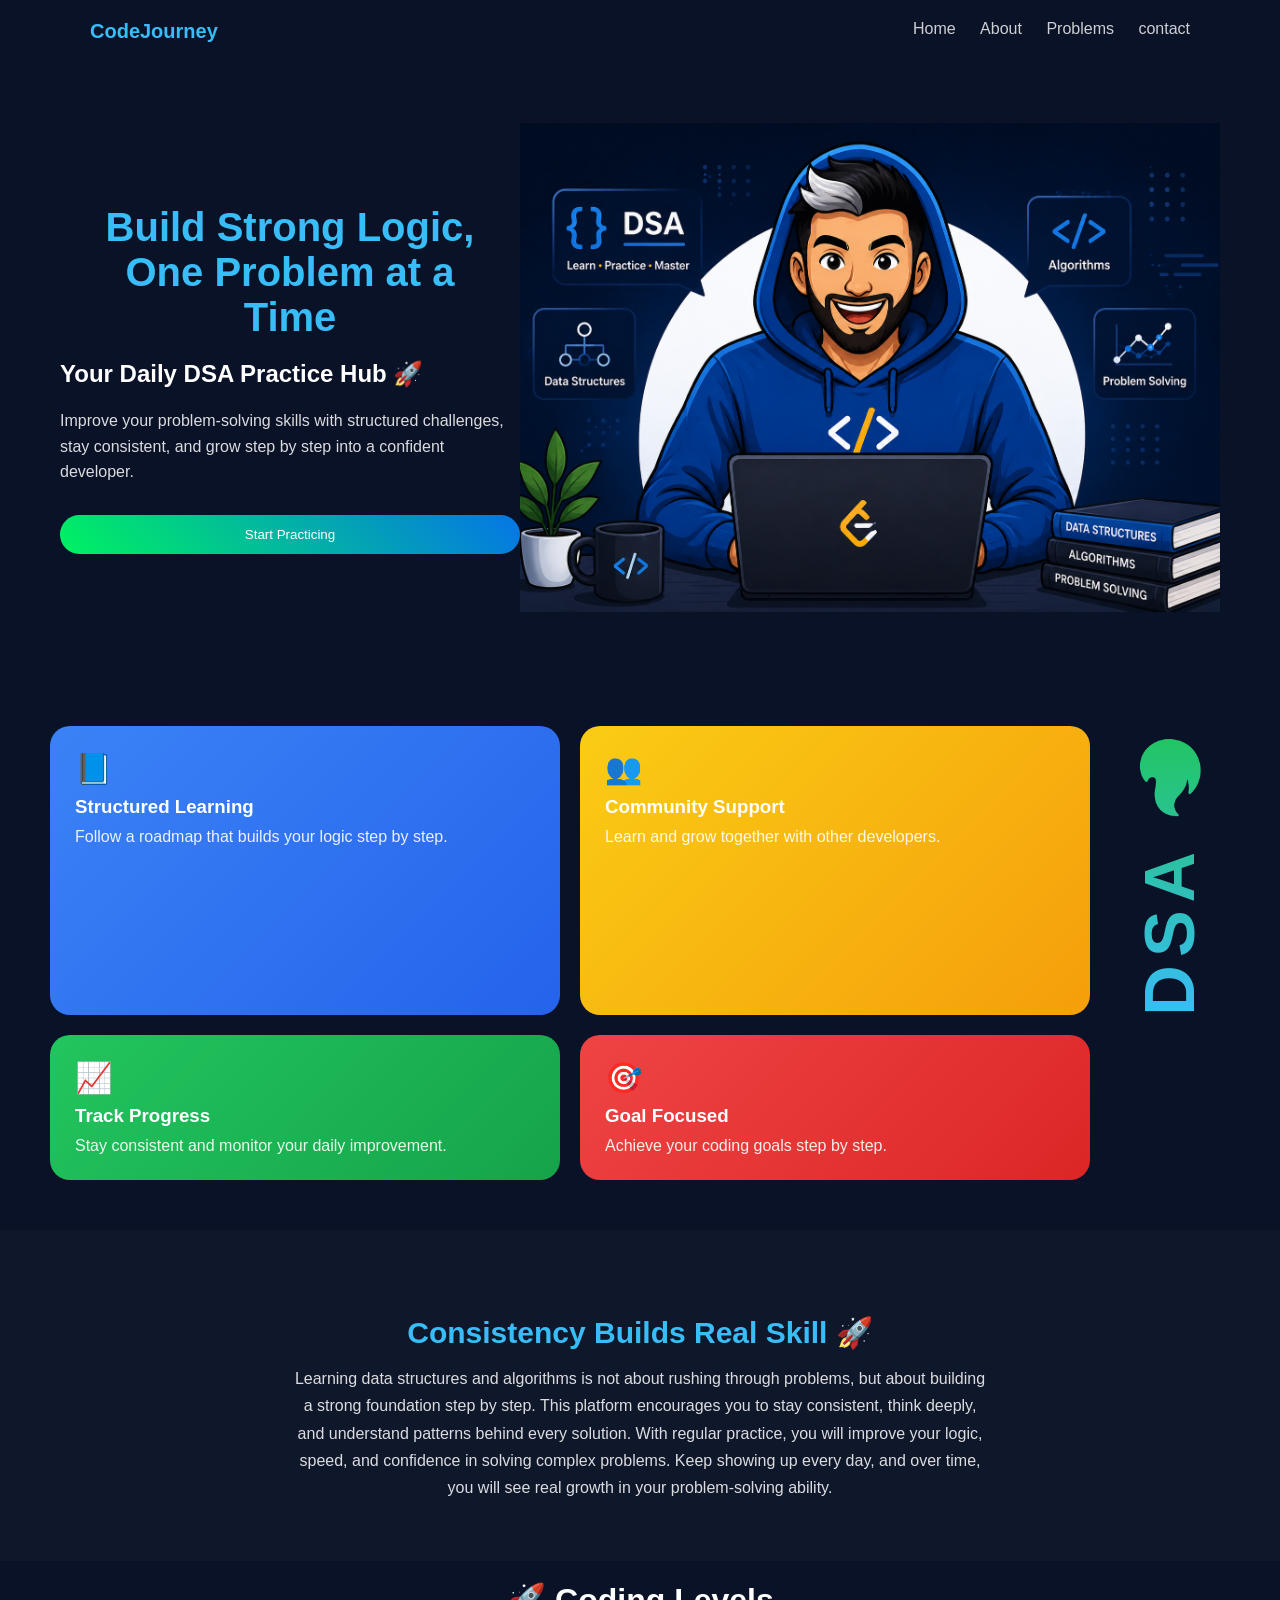
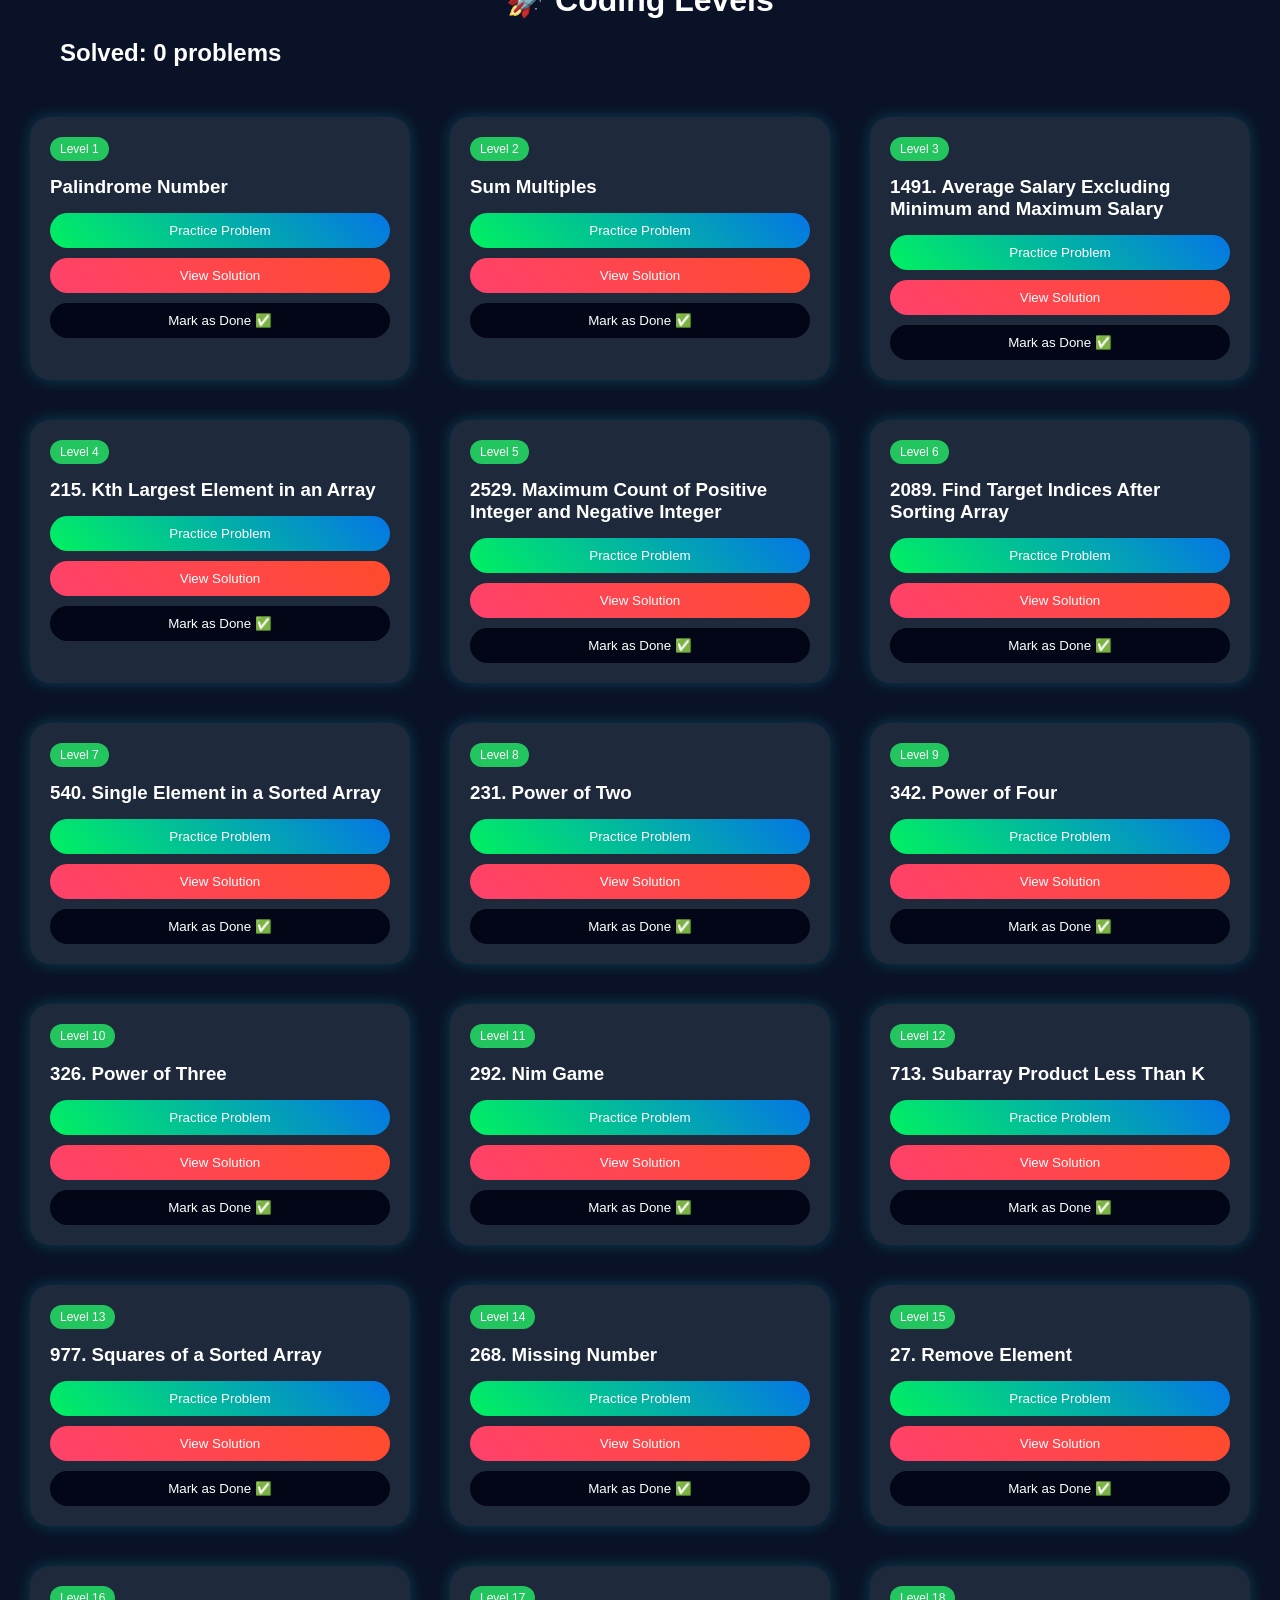
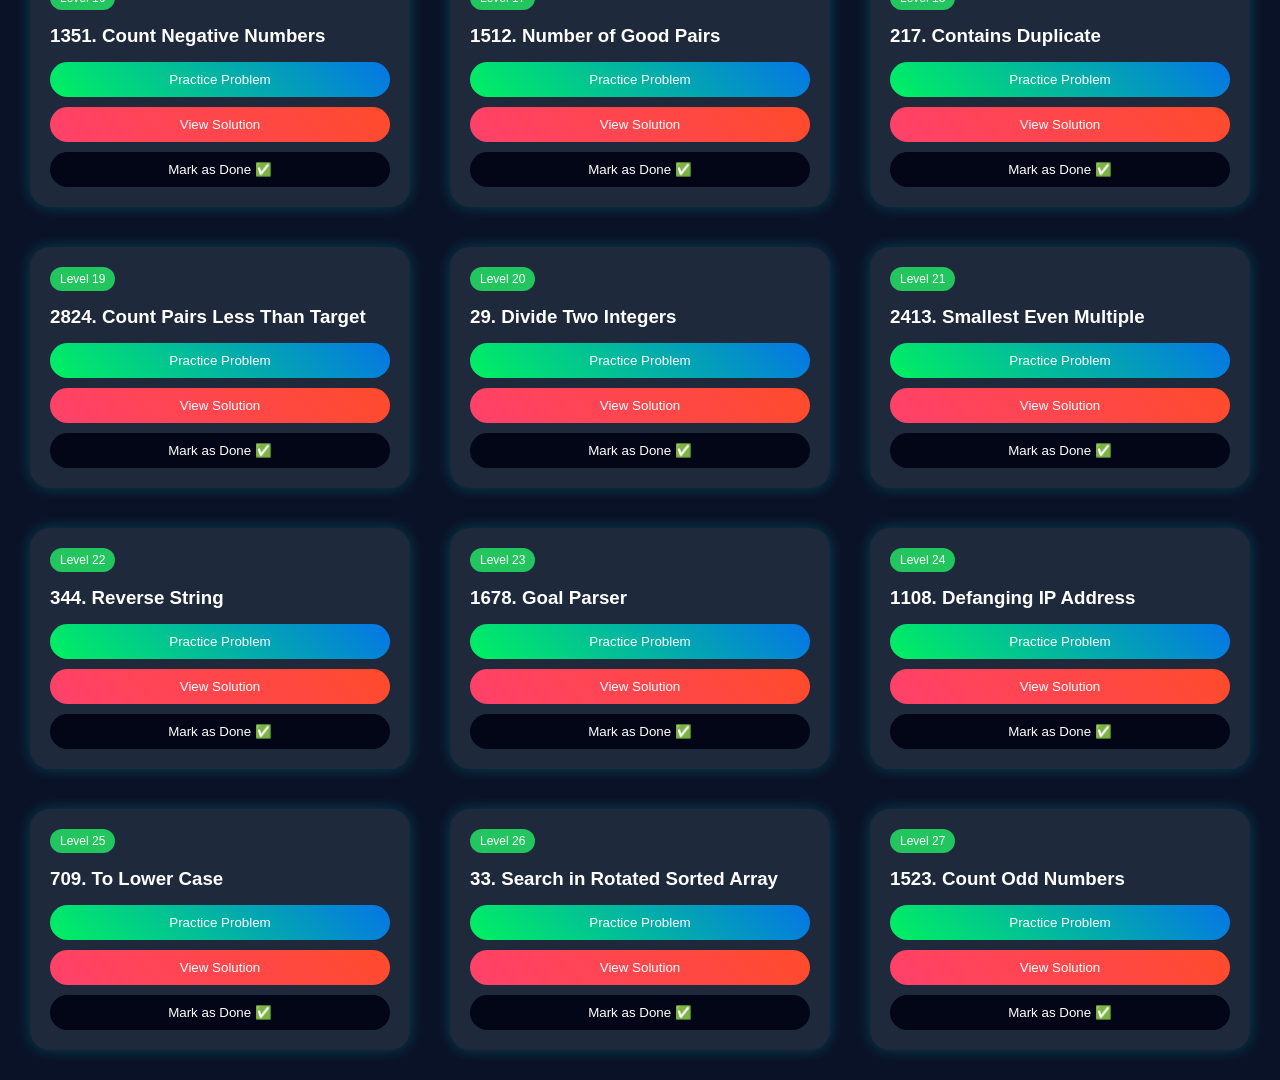
==== commit 80b86800: "Update index.html" ====
--- a/index.html
+++ b/index.html
@@ -335,60 +335,23 @@
     background: #22c55e;
     color: black;
 }
-
-        /* //// */
-        /* NAV BUTTON STYLE */
-/* NAVBAR BASE */
-.navbar {
-    display: flex;
-    justify-content: space-between;
-    align-items: center;
-    padding: 15px 20px;
-    position: relative;
-}
-
-/* MENU ICON */
-.menu-icon {
-    display: none;
-    font-size: 28px;
-    cursor: pointer;
-}
-
-/* NAV LINKS */
-.nav-links {
-    display: flex;
-}
-
-/* BUTTON STYLE */
-/* NAV BUTTON STYLE */
-.nav-btn {
-    border: 2px solid #38bdf8;
-    border-radius: 20px;
-    padding: 6px 15px;
-    margin-left: 10px;
-    text-decoration: none;
-    color: white;
-    transition: 0.3s;
-}
-
-/* HOVER EFFECT 🔥 */
-.nav-btn:hover {
-    background: #38bdf8;
-    color: black;
-}
-}    </style>
+    </style>
 
 </head>
 
 <body>
 
     <!-- NAVBAR -->
-   <div class="nav-links">
-    <a href="index.html" class="nav-btn">Home</a>
-    <a href="about.html" class="nav-btn">About</a>
-    <a href="topic.html" class="nav-btn">Topic</a>
-    <a href="contact.html" class="nav-btn">Contact</a>
-</div>
+    <div class="navbar">
+        <div class="logo">CodeJourney</div>
+
+        <div class="nav-links">
+            <a href="index.html">Home</a>
+            <a href="about.html">About</a>
+            <a href="index.html#ques">Problems</a>
+            <a href="contact.html">contact</a>
+        </div>
+    </div>
 
     <!-- HERO -->
     <div class="hero">
@@ -860,57 +823,6 @@
             </a>
             <button class="mark-btn" data-problem="count-odd">Mark as Done ✅</button>
         </div>
-        <!-- Intersection of Two Arrays -->
-<div class="card">
-    <span class="level">Level 28</span>
-    <h3>349. Intersection of Two Arrays</h3>
-
-    <a href="https://leetcode.com/problems/intersection-of-two-arrays/" target="_blank">
-        <button class="code">Practice Problem</button>
-    </a>
-
-    <a href="solution.html?problem=intersection-of-two-arrays">
-        <button class="video">View Solution</button>
-    </a>
-
-    <button class="mark-btn" data-problem="intersection-of-two-arrays">
-        Mark as Done ✅
-    </button>
-</div>
-        <!-- Find the Difference of Two Arrays -->
-<div class="card">
-    <span class="level">Level 29</span>
-    <h3>2215. Find the Difference of Two Arrays</h3>
-
-    <a href="https://leetcode.com/problems/find-the-difference-of-two-arrays/" target="_blank">
-        <button class="code">Practice Problem</button>
-    </a>
-
-    <a href="solution.html?problem=find-the-difference-of-two-arrays">
-        <button class="video">View Solution</button>
-    </a>
-
-    <button class="mark-btn" data-problem="find-the-difference-of-two-arrays">
-        Mark as Done ✅
-    </button>
-</div>
-        <!-- Minimum Common Value -->
-<div class="card">
-    <span class="level">Level 30</span>
-    <h3>2540. Minimum Common Value</h3>
-
-    <a href="https://leetcode.com/problems/minimum-common-value/" target="_blank">
-        <button class="code">Practice Problem</button>
-    </a>
-
-    <a href="solution.html?problem=minimum-common-value">
-        <button class="video">View Solution</button>
-    </a>
-
-    <button class="mark-btn" data-problem="minimum-common-value">
-        Mark as Done ✅
-    </button>
-</div>
 
         <!-- /////////// -->
         <script>
@@ -967,7 +879,6 @@
                     btn.innerText = "Hide Solution";
                 }
             }
-           
         </script>
 </body>
 
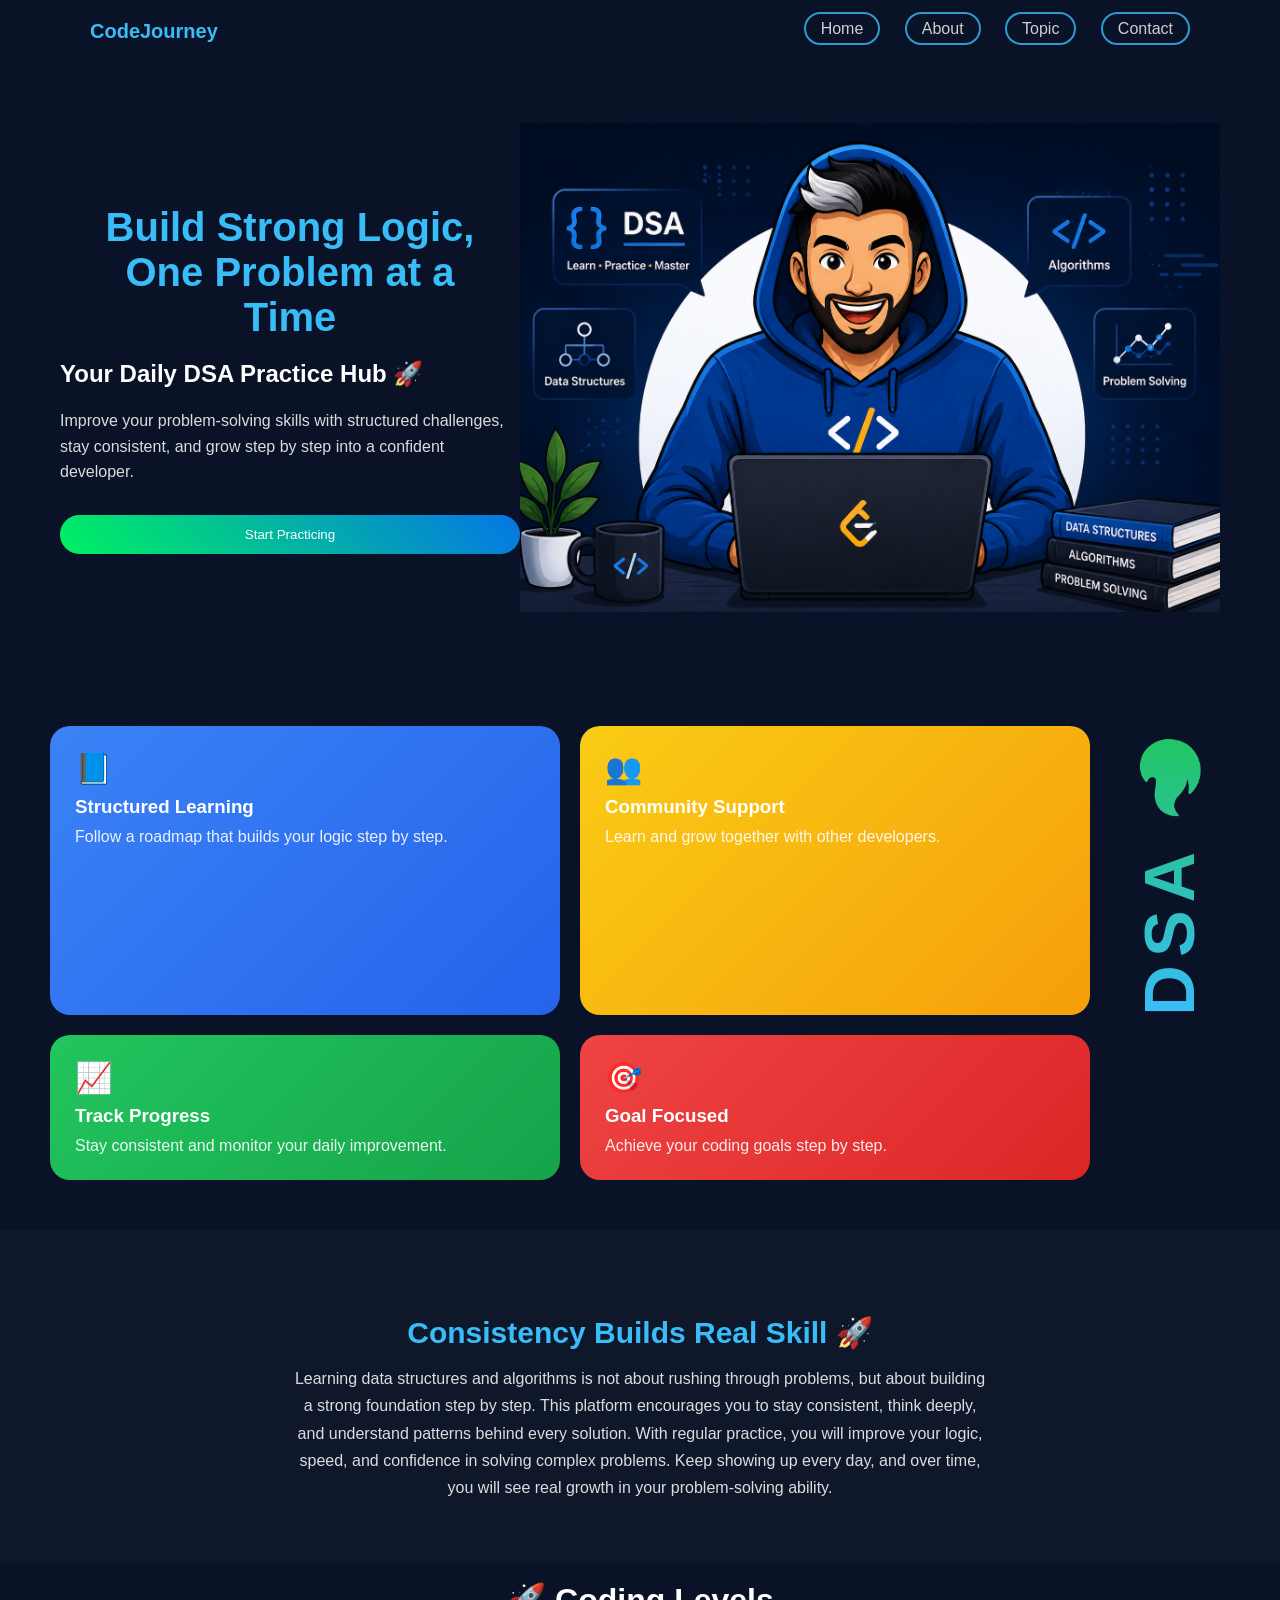
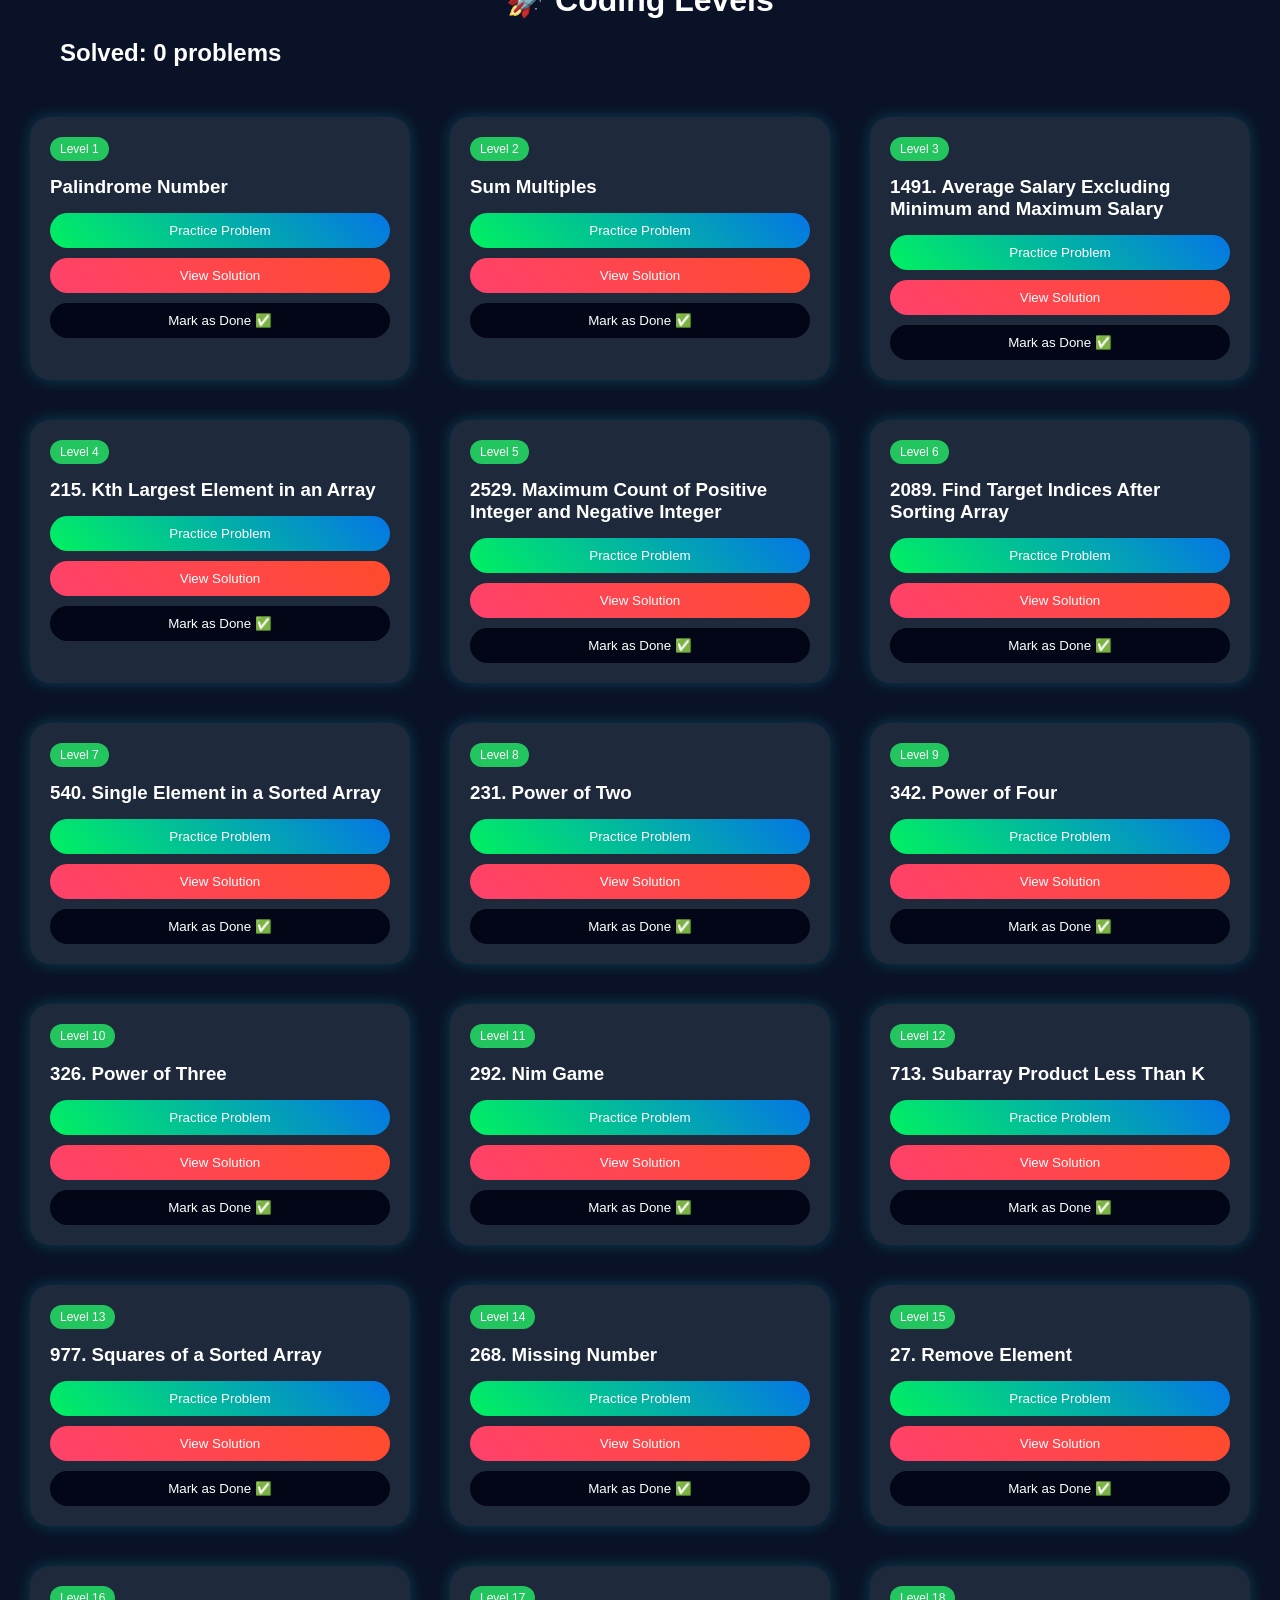
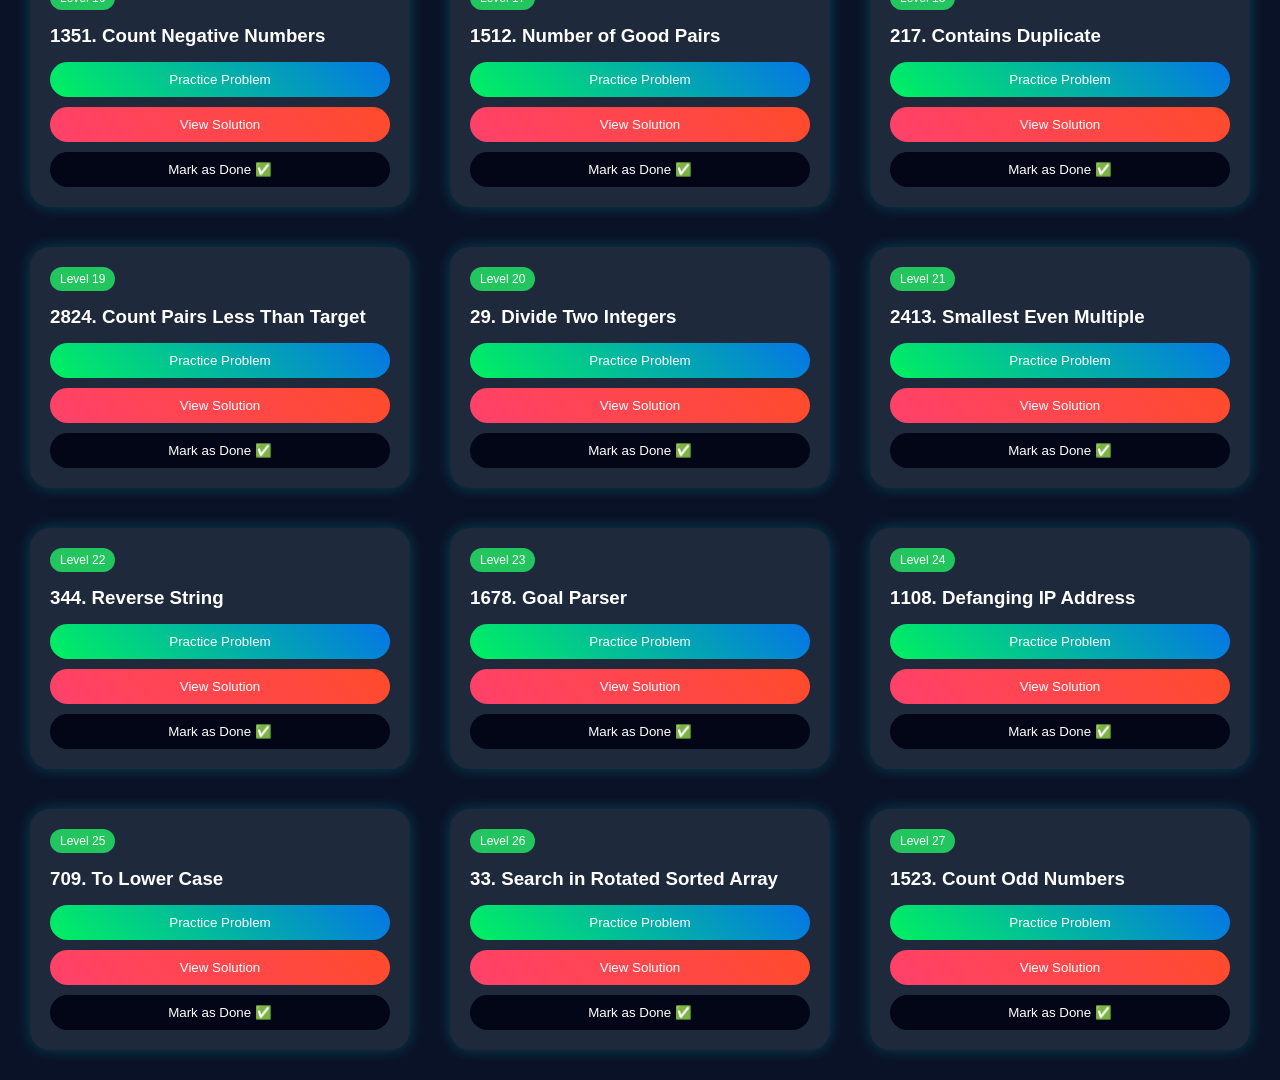
==== commit b63c9090: "Update index.html" ====
--- a/index.html
+++ b/index.html
@@ -335,6 +335,24 @@
     background: #22c55e;
     color: black;
 }
+
+    /* navbar update  */
+        /* NAV BUTTON STYLE */
+.nav-btn {
+    border: 2px solid #38bdf8;
+    border-radius: 20px;
+    padding: 6px 15px;
+    margin-left: 10px;
+    text-decoration: none;
+    color: white;
+    transition: 0.3s;
+}
+
+/* HOVER EFFECT 🔥 */
+.nav-btn:hover {
+    background: #38bdf8;
+    color: black;
+}
     </style>
 
 </head>
@@ -345,12 +363,12 @@
     <div class="navbar">
         <div class="logo">CodeJourney</div>
 
-        <div class="nav-links">
-            <a href="index.html">Home</a>
-            <a href="about.html">About</a>
-            <a href="index.html#ques">Problems</a>
-            <a href="contact.html">contact</a>
-        </div>
+      <div class="nav-links">
+    <a href="index.html" class="nav-btn">Home</a>
+    <a href="about.html" class="nav-btn">About</a>
+    <a href="topic.html" class="nav-btn">Topic</a>
+    <a href="contact.html" class="nav-btn">Contact</a>
+</div>
     </div>
 
     <!-- HERO -->
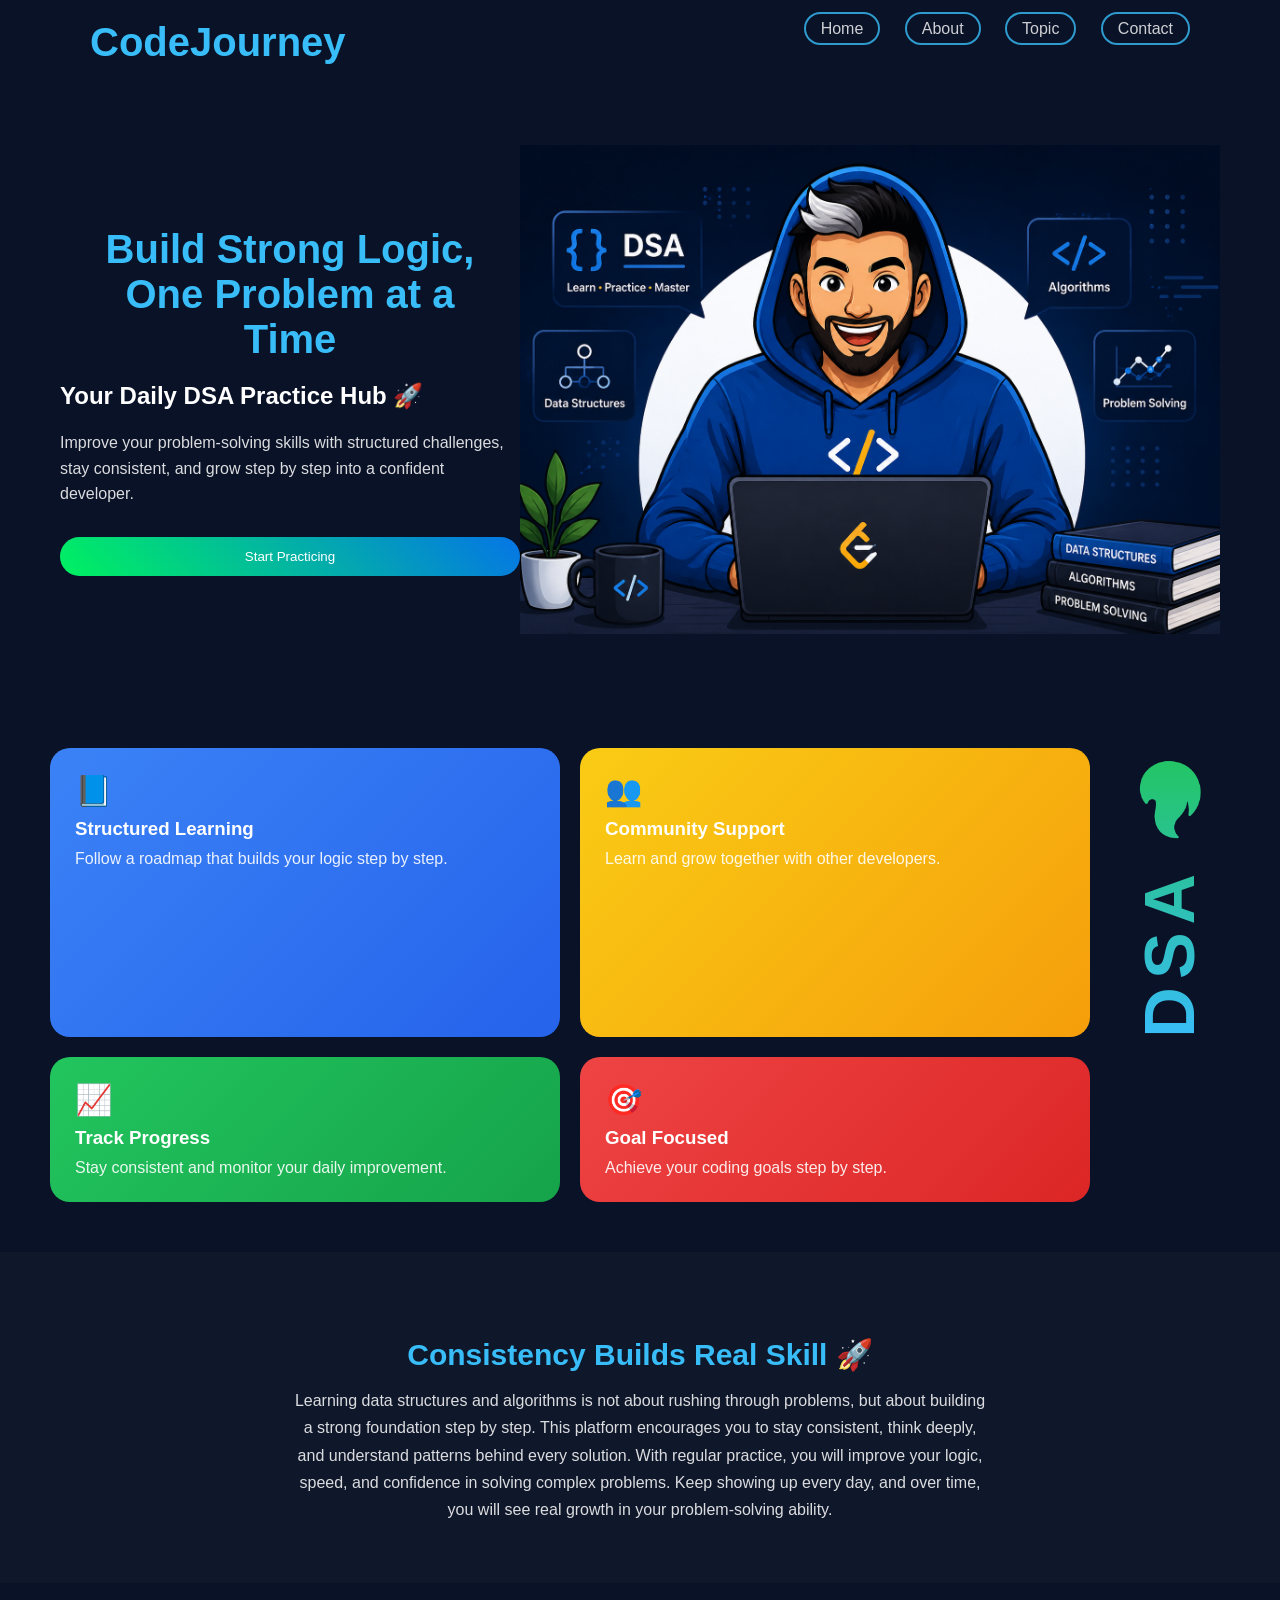
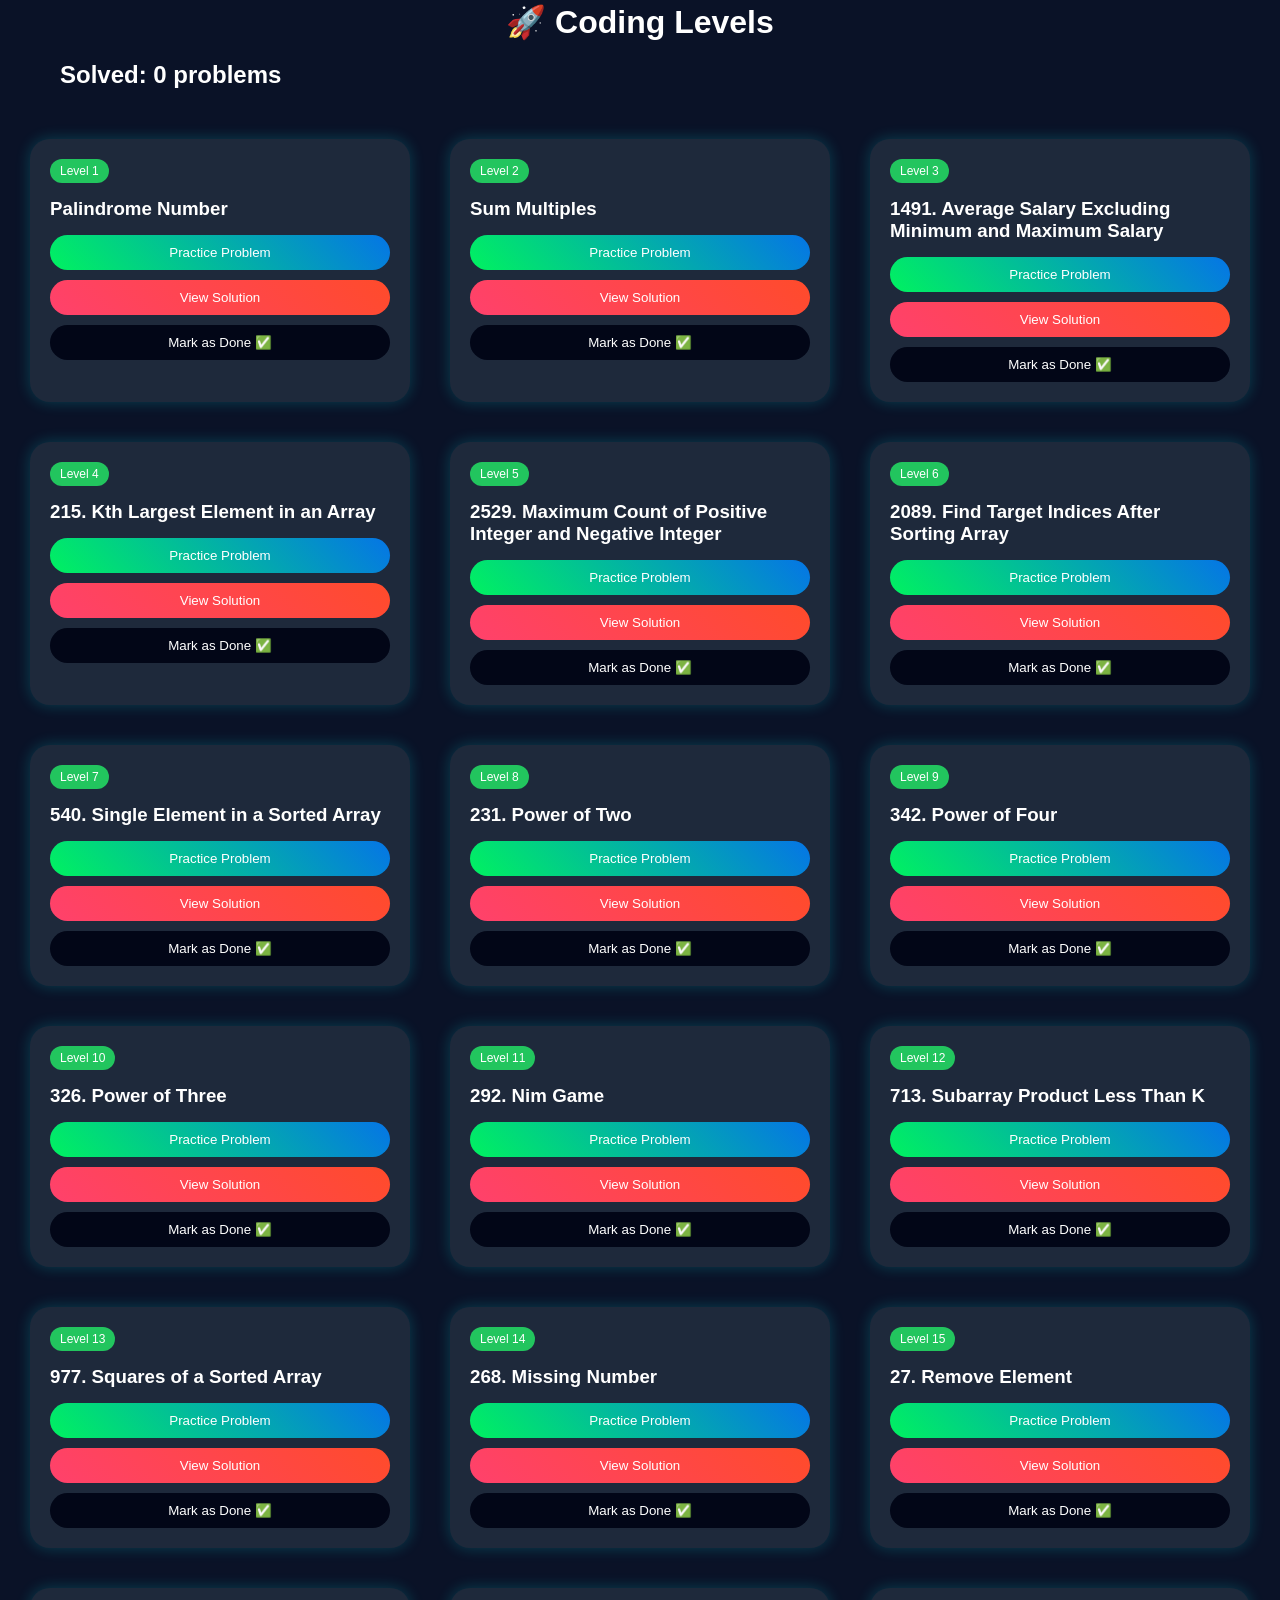
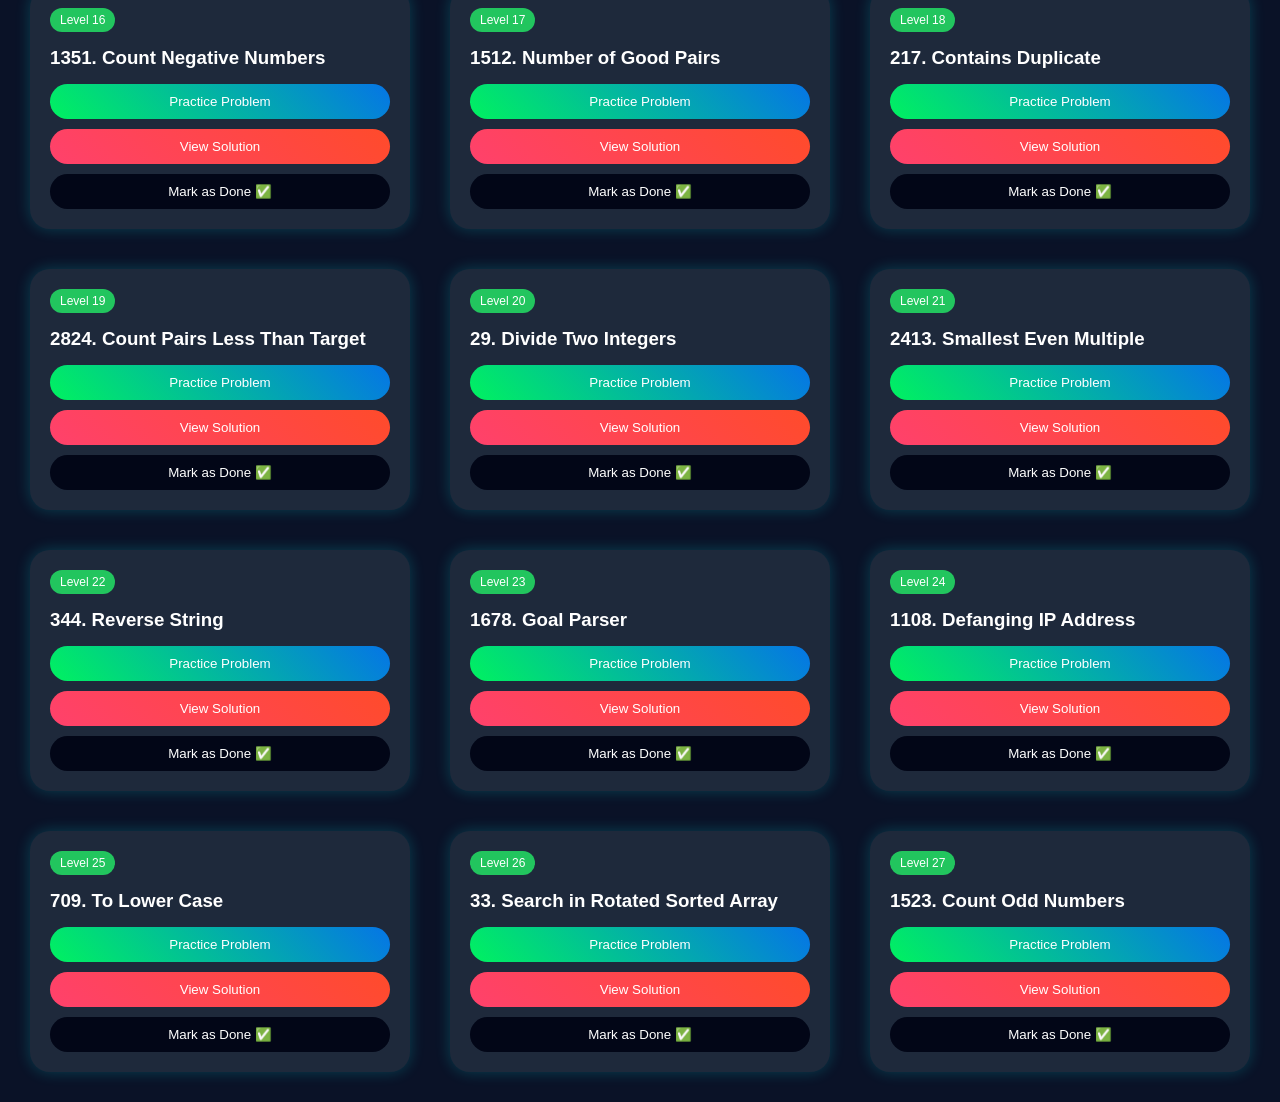
==== commit 9acda766: "Change 'Hello World' to 'Goodbye World'" ====
--- a/index.html
+++ b/index.html
@@ -30,7 +30,7 @@
         }
 
         .logo {
-            font-size: 20px;
+            font-size: 40px;
             font-weight: 700;
             color: #38bdf8;
         }
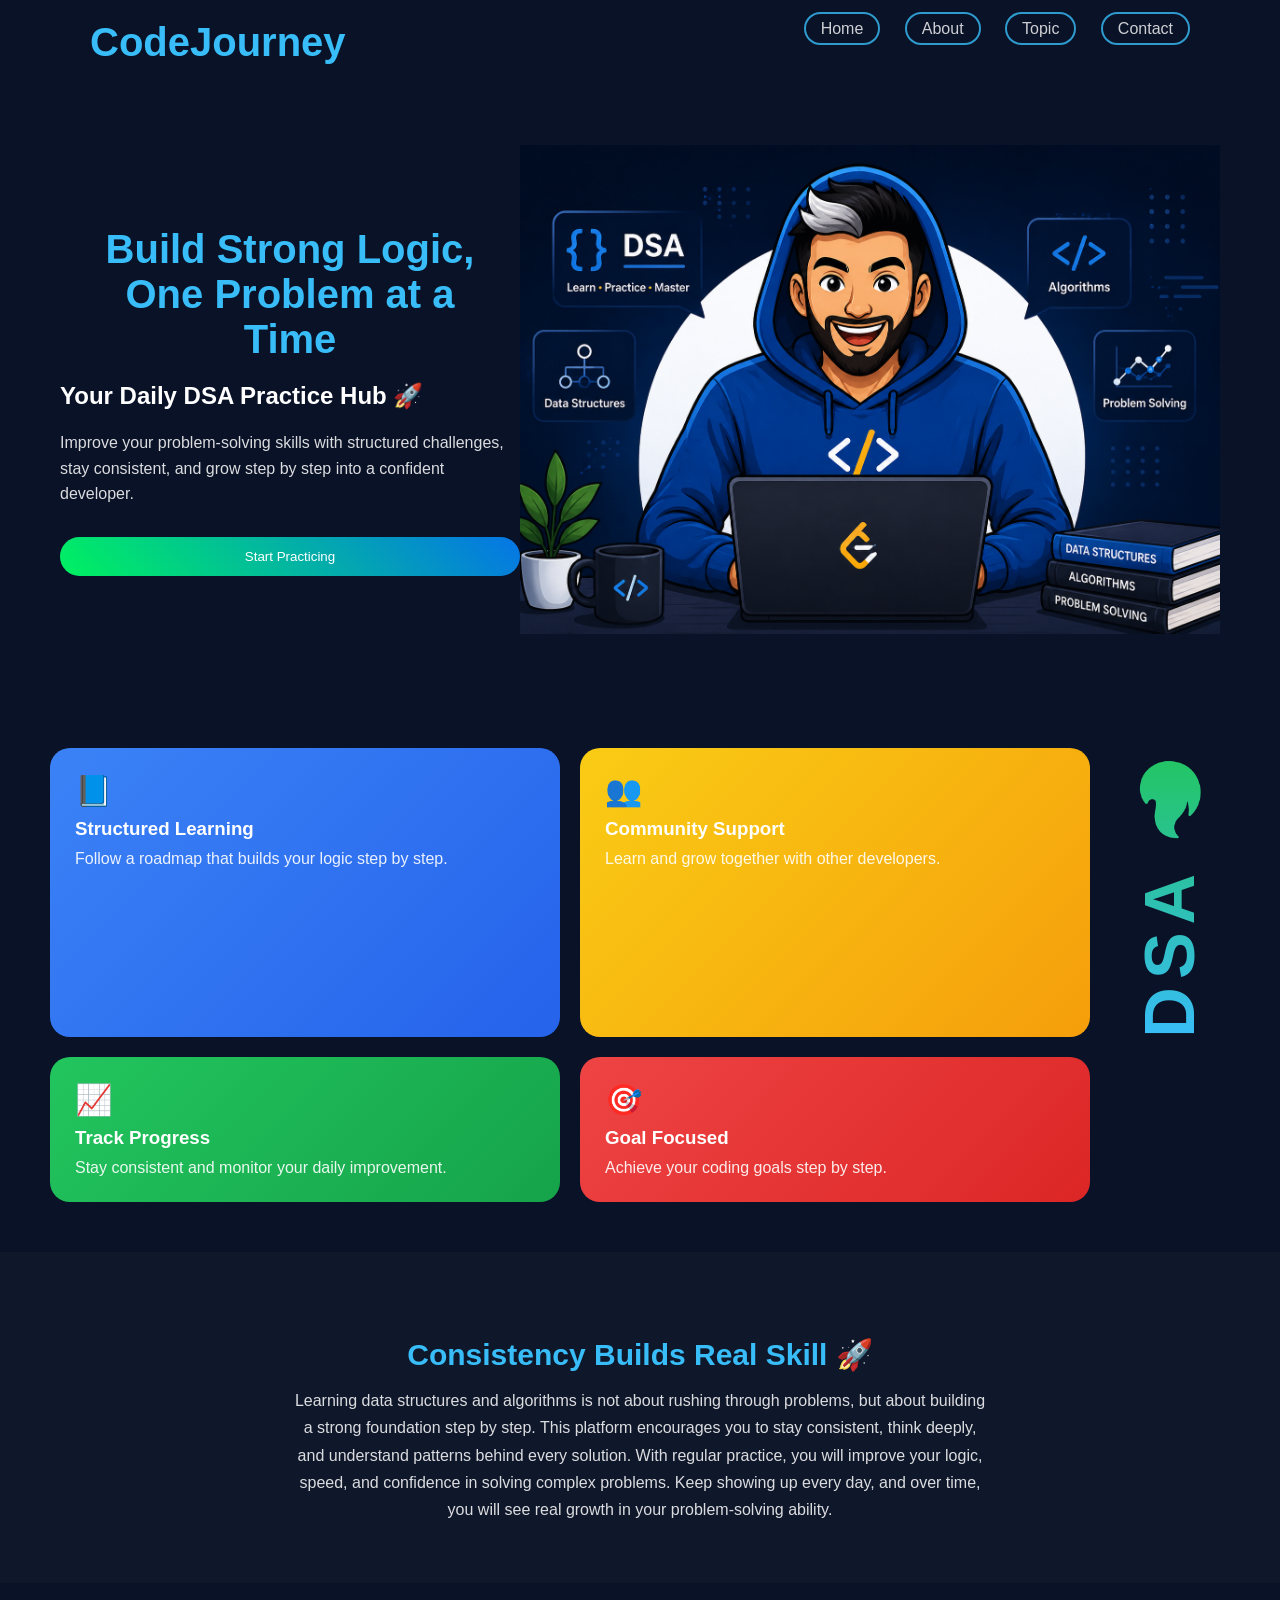
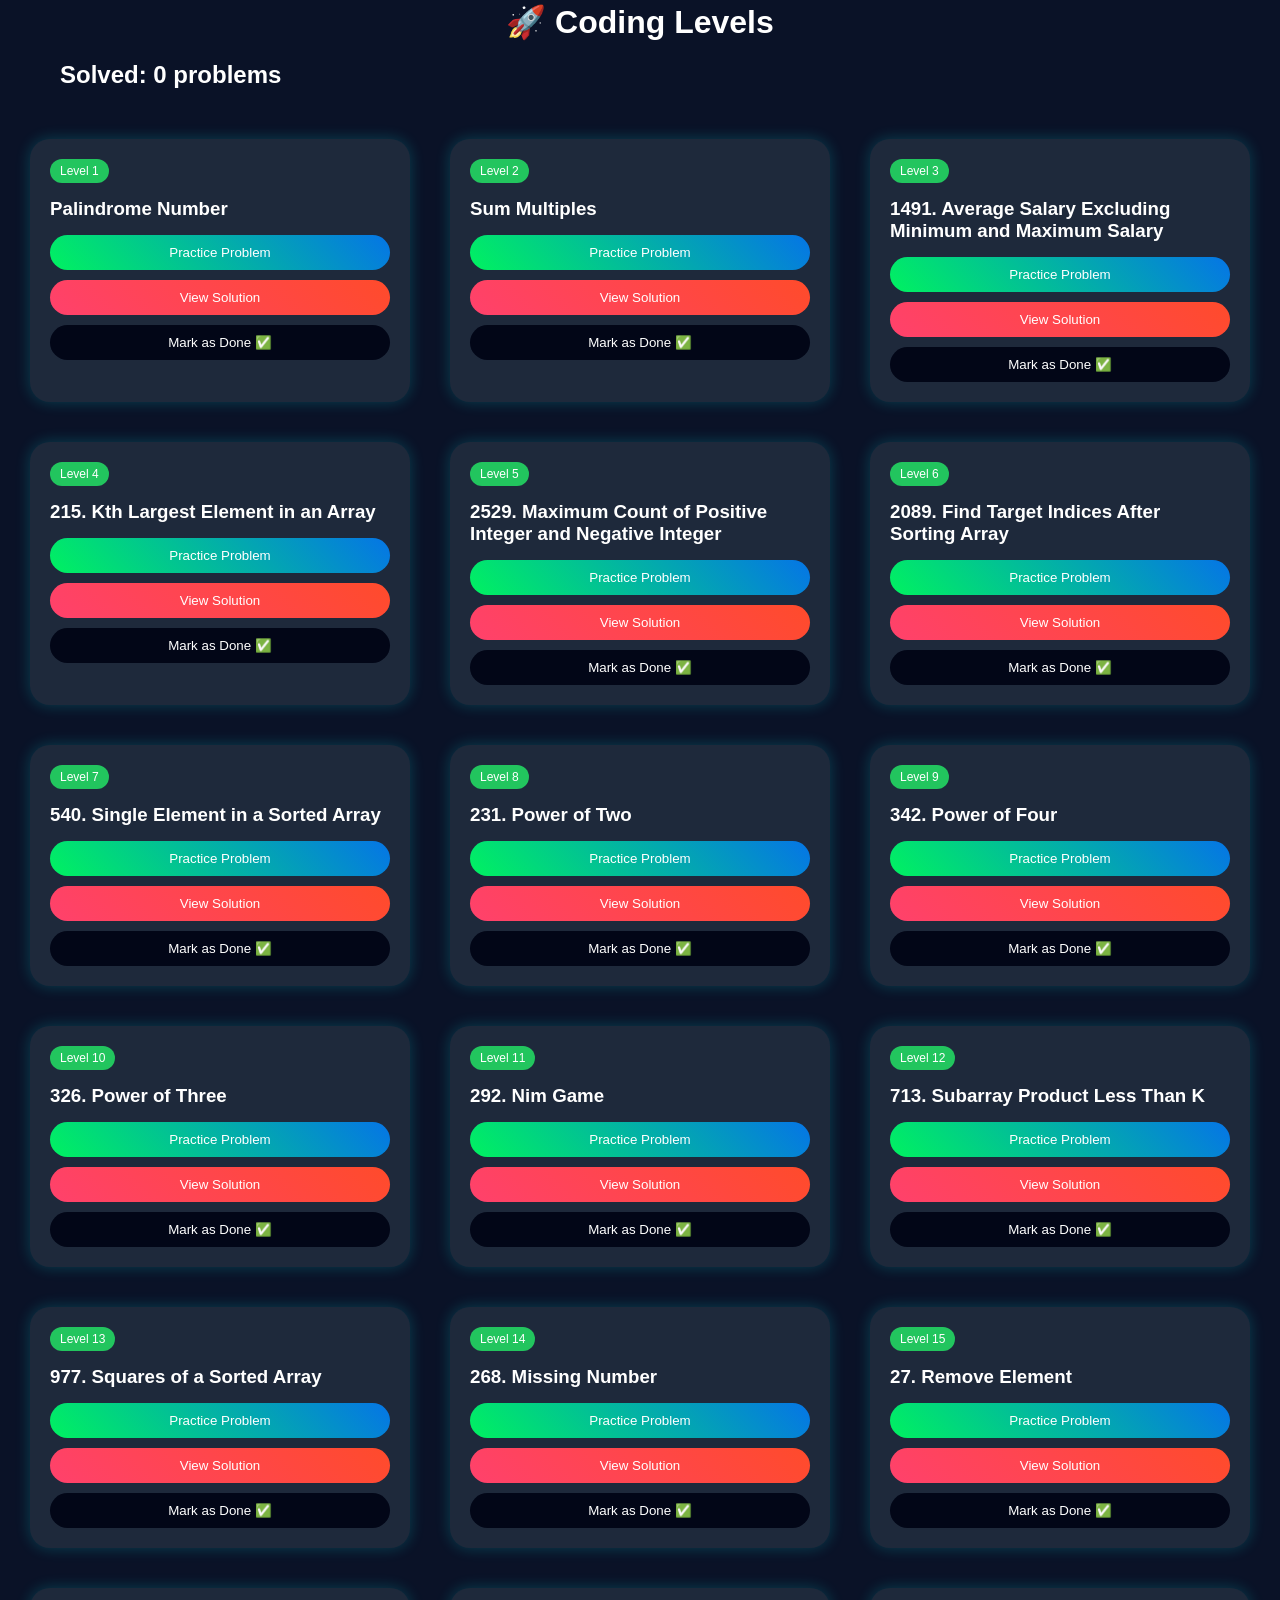
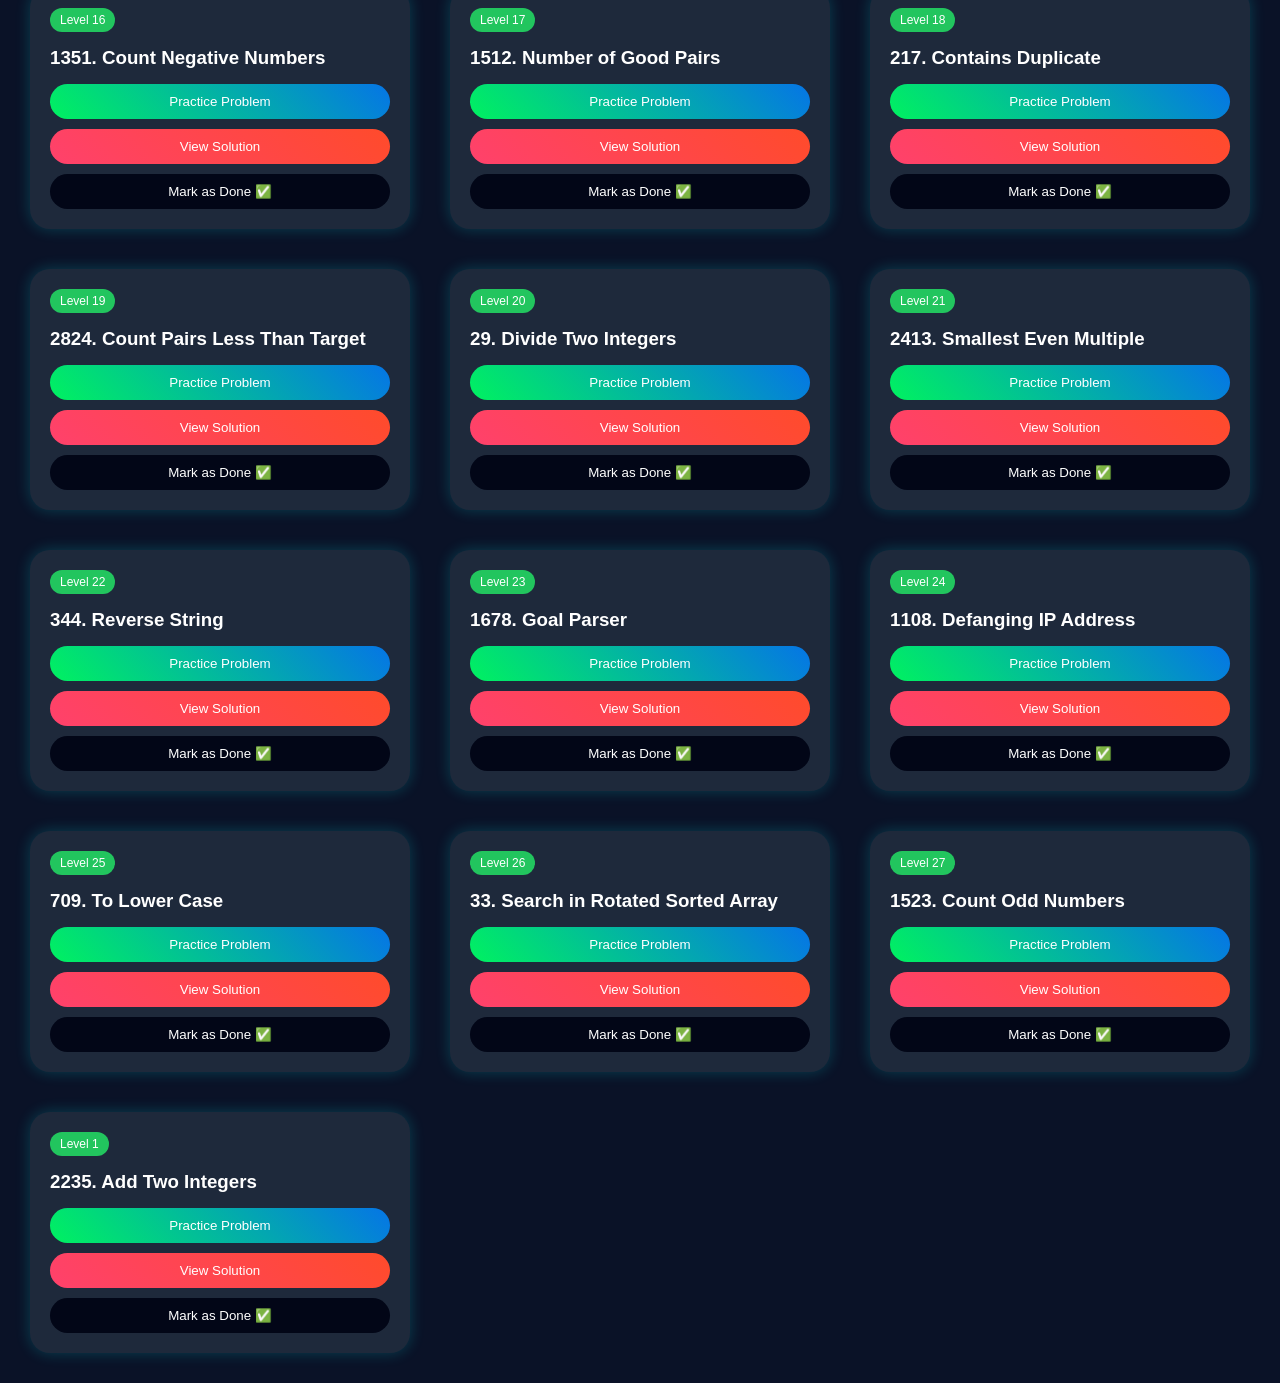
==== commit 9774771d: "19August" ====
--- a/index.html
+++ b/index.html
@@ -841,6 +841,23 @@
             </a>
             <button class="mark-btn" data-problem="count-odd">Mark as Done ✅</button>
         </div>
+        <!-- Add Two Integers -->
+<div class="card">
+    <span class="level">Level 1</span>
+    <h3>2235. Add Two Integers</h3>
+
+    <a href="https://leetcode.com/problems/add-two-integers/" target="_blank">
+        <button class="code">Practice Problem</button>
+    </a>
+
+    <a href="solution.html?problem=add-two-integers">
+        <button class="video">View Solution</button>
+    </a>
+
+    <button class="mark-btn" data-problem="add-two-integers">
+        Mark as Done ✅
+    </button>
+</div>
 
         <!-- /////////// -->
         <script>
--- a/responsive.css
+++ b/responsive.css
@@ -38,7 +38,7 @@
     .nav-btn {
         display: block;
         margin: 10px 0;
-        width: 80%;
+        width: 30%;
         margin-left: auto;
         margin-right: auto;
     }
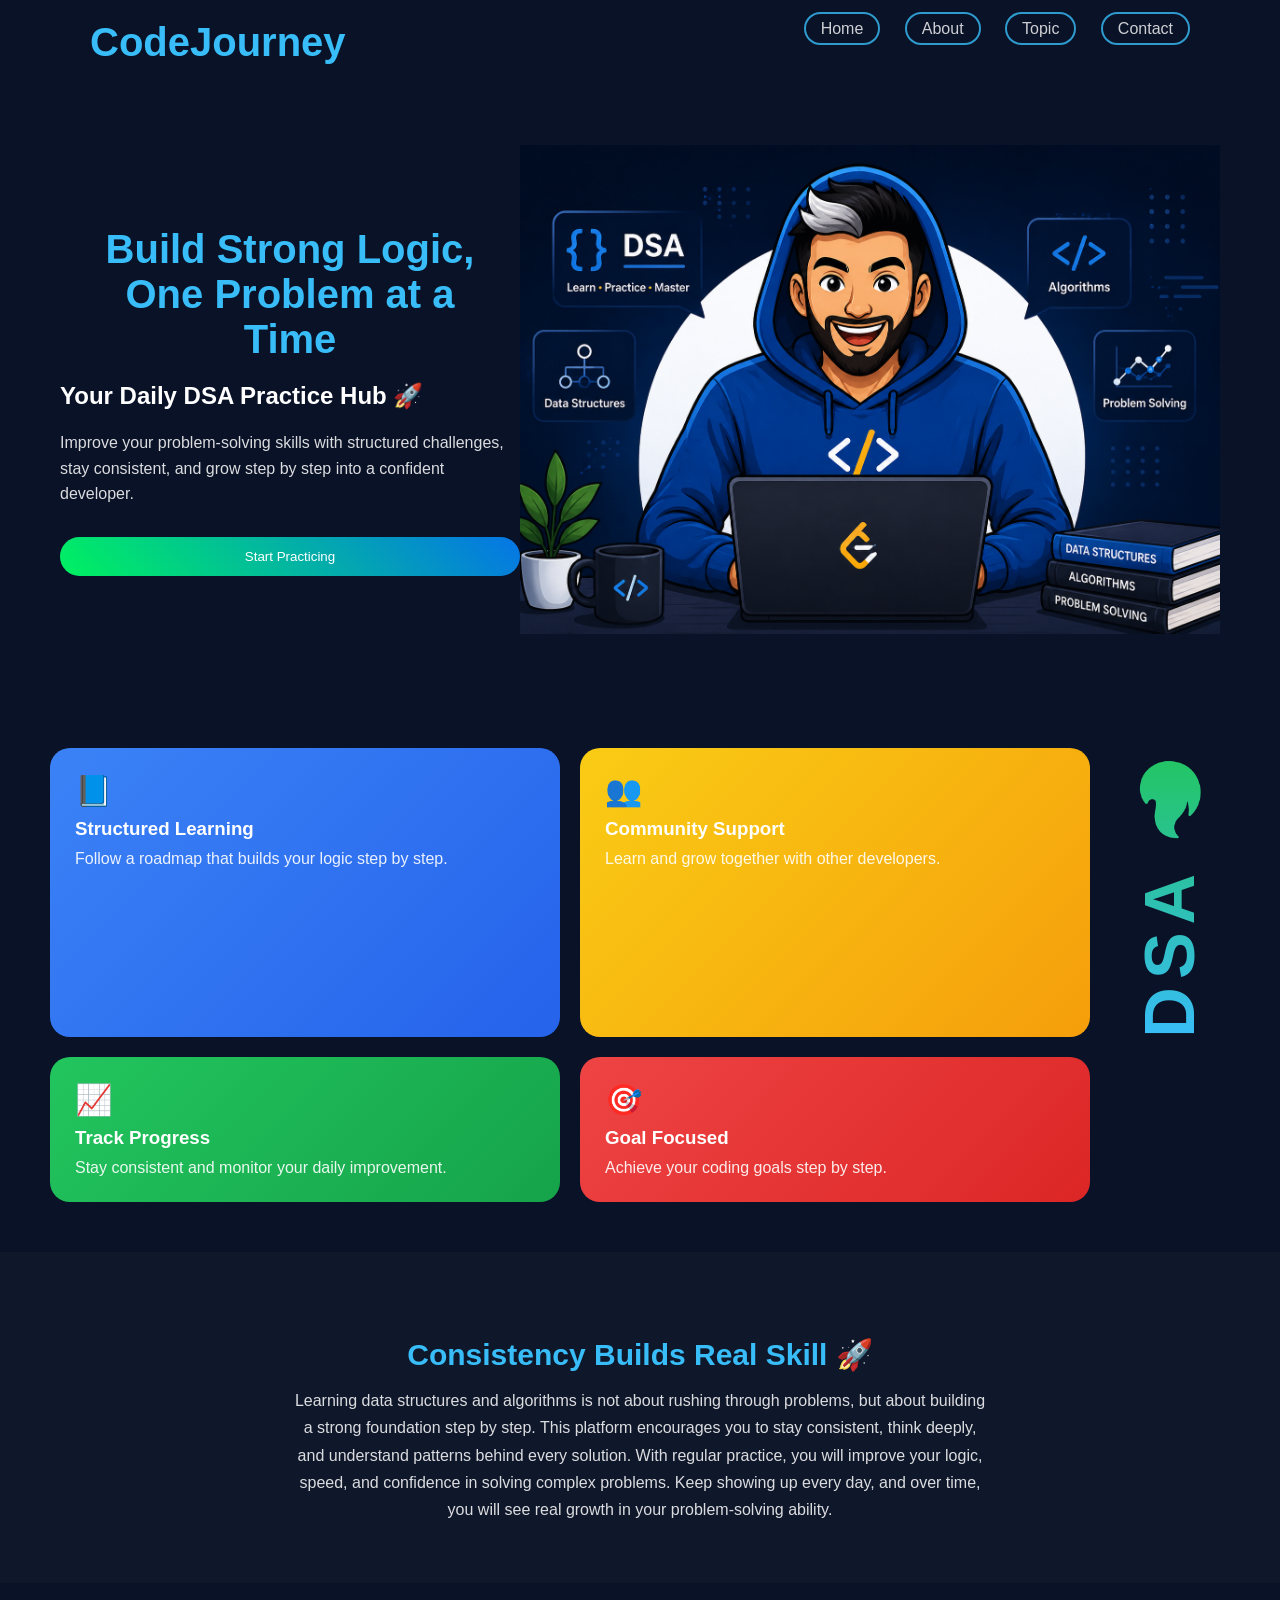
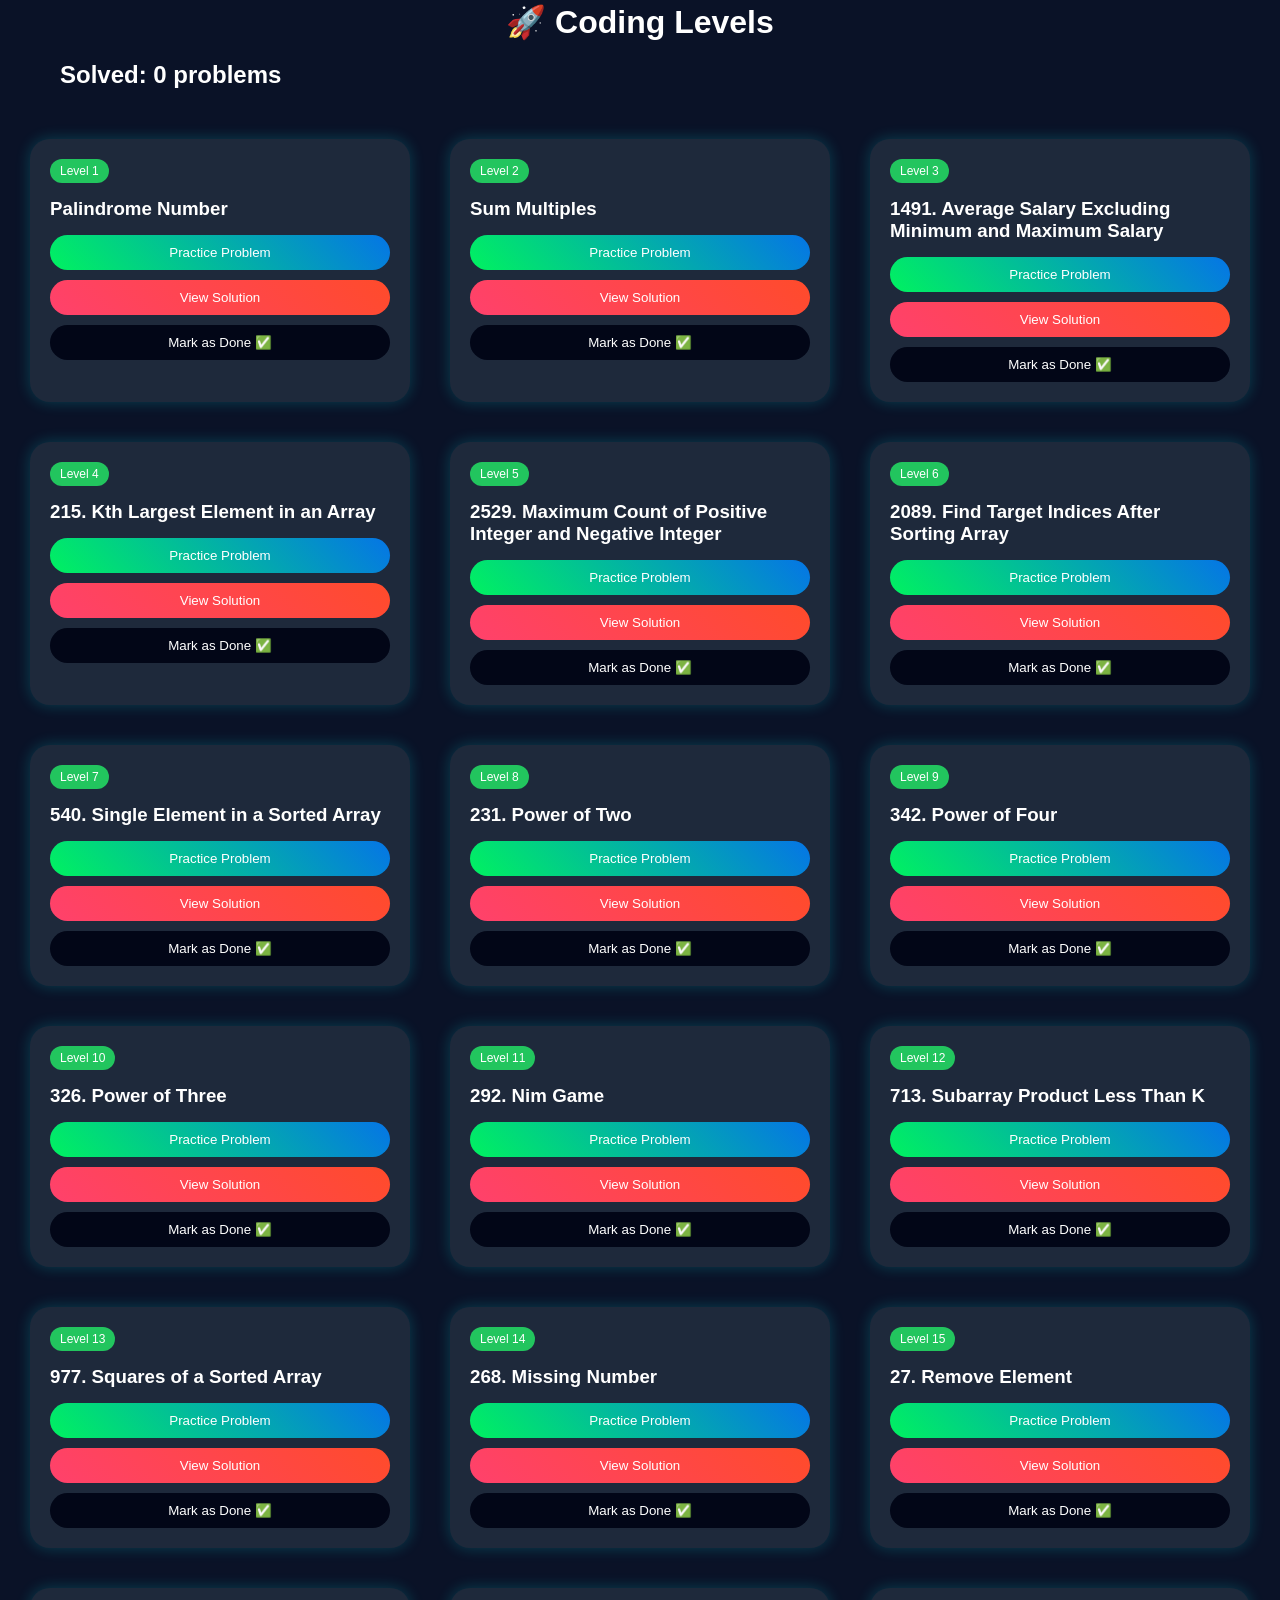
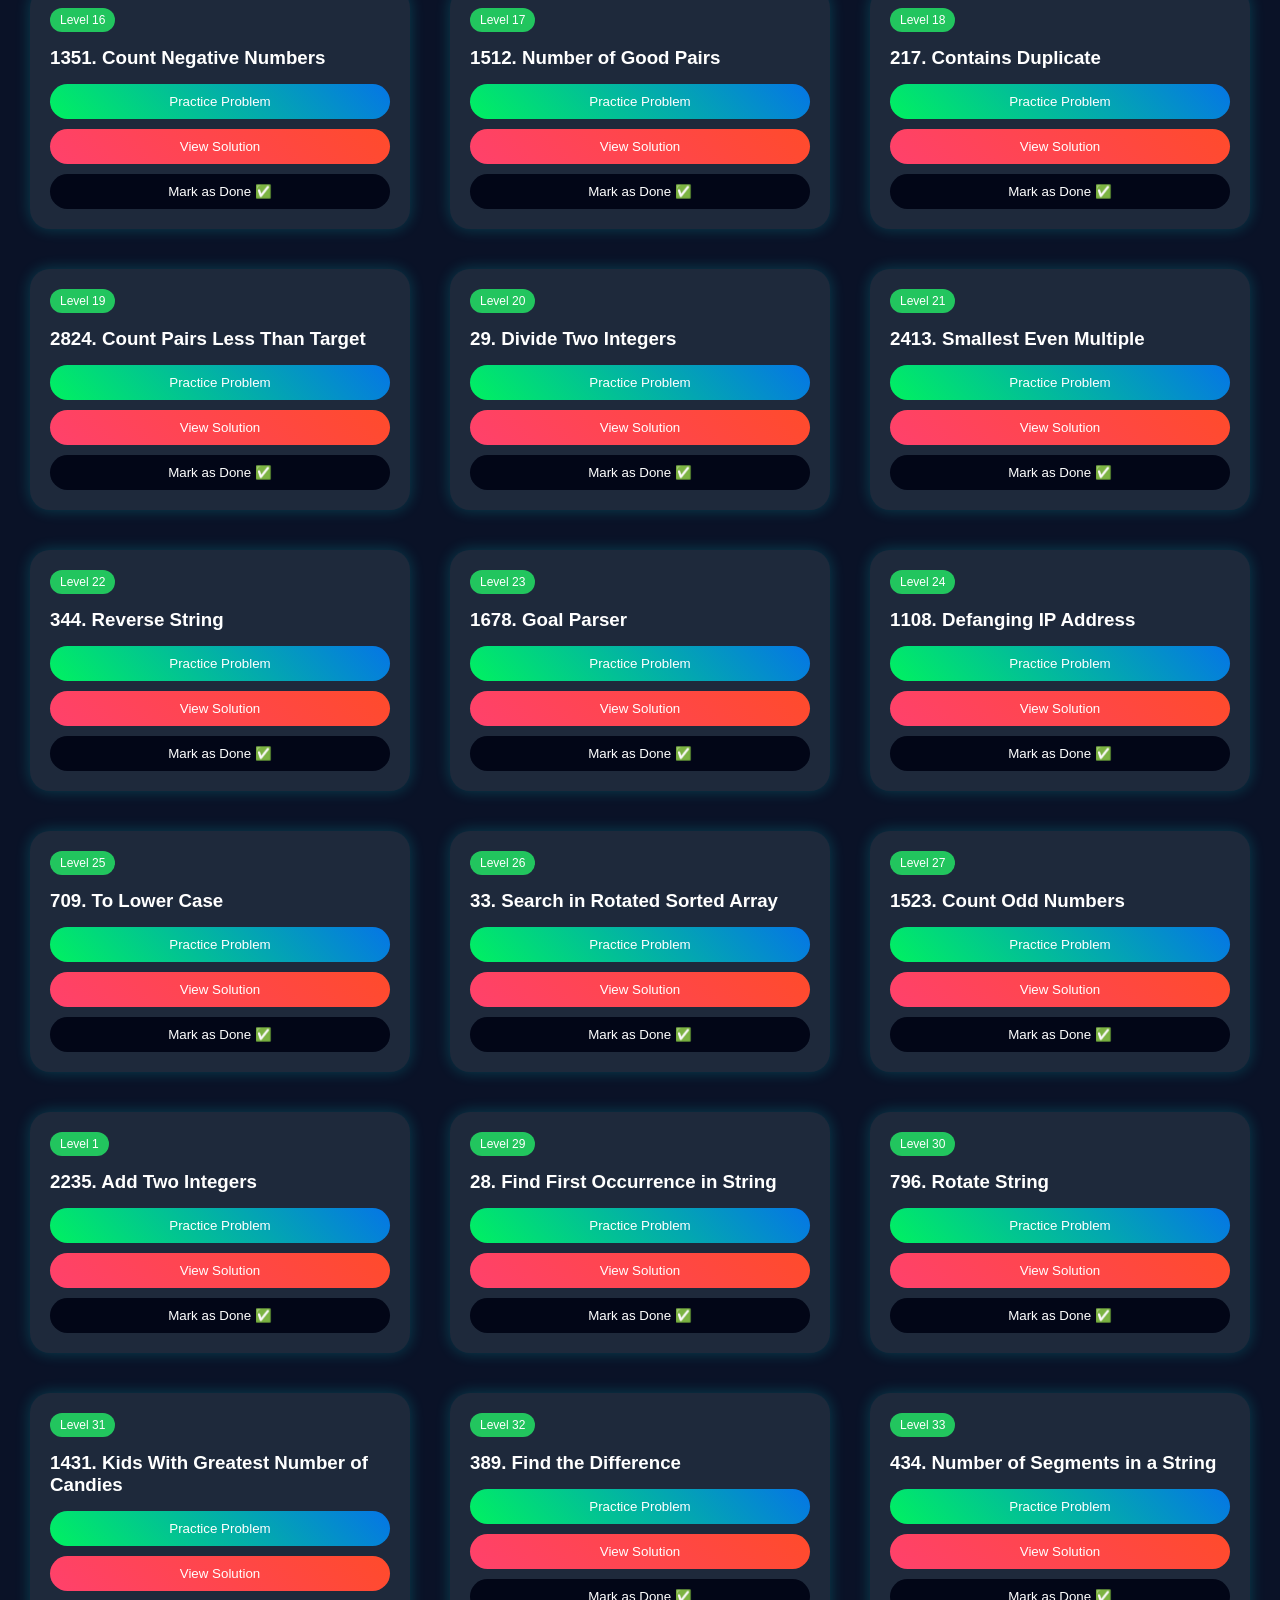
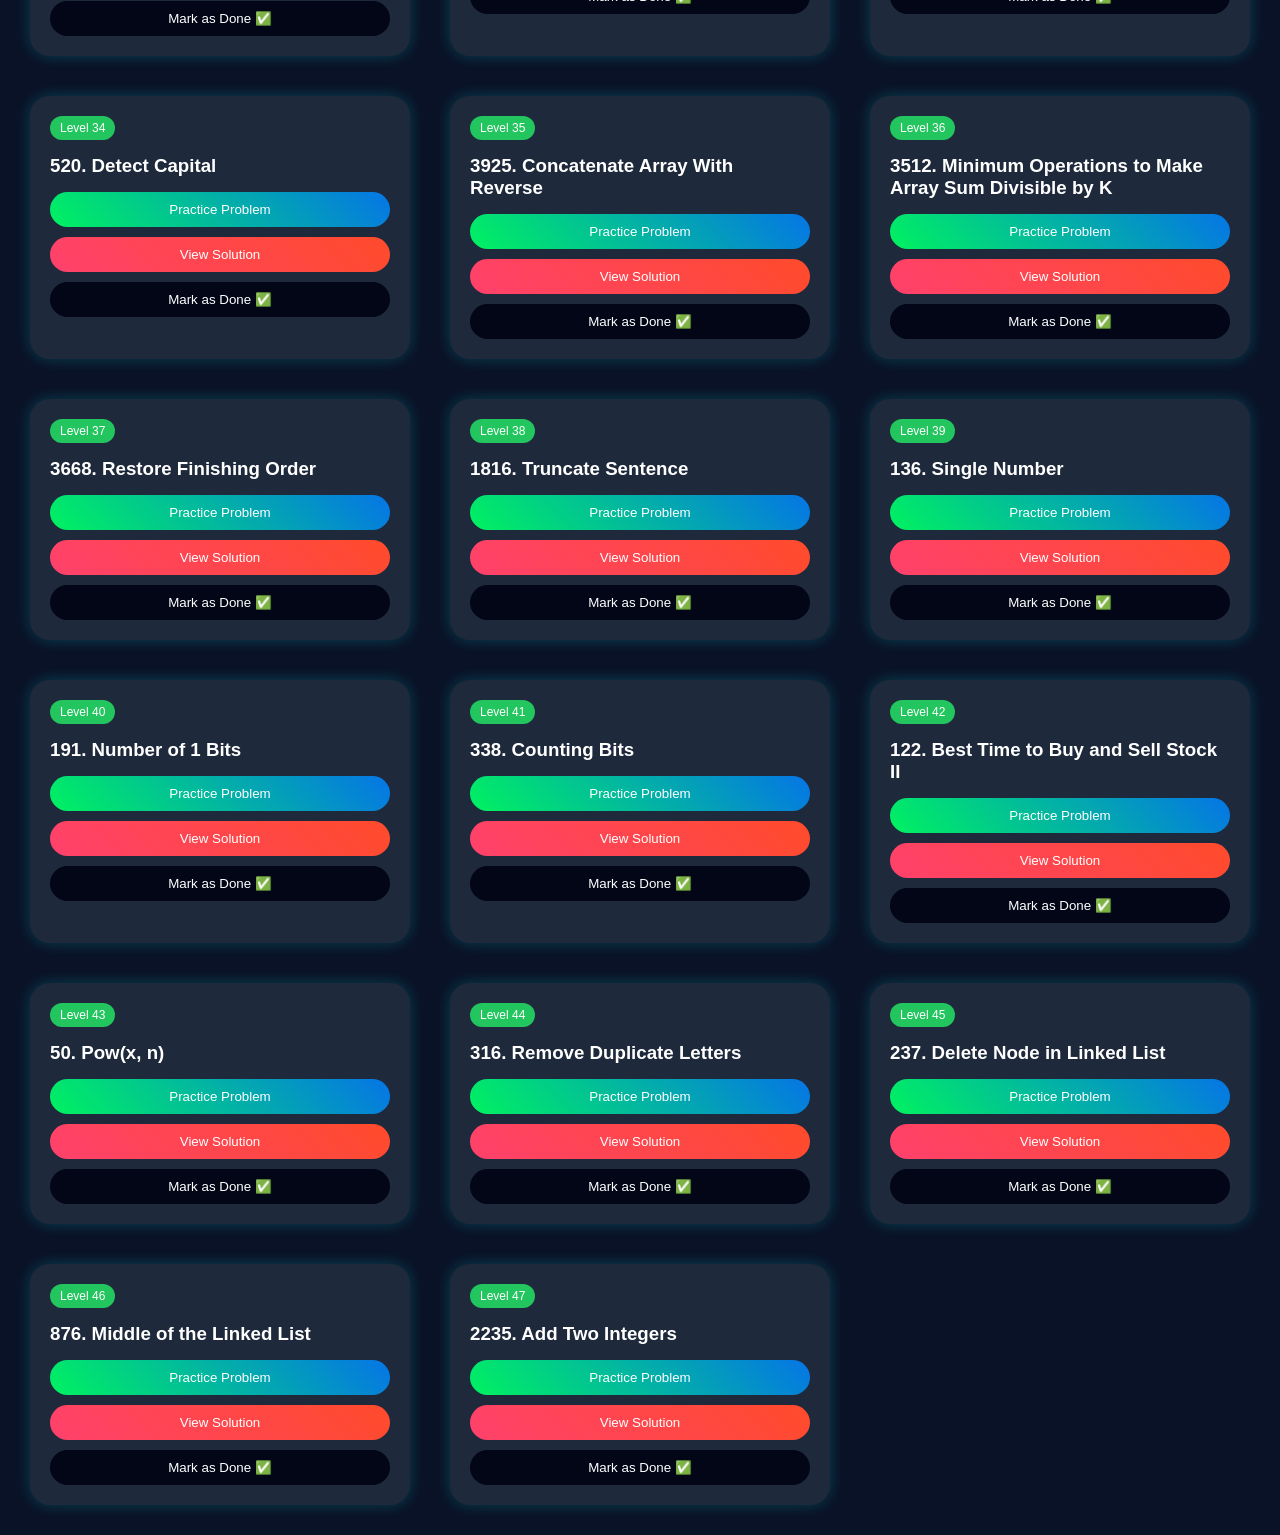
==== commit 6b8d1fd9: "19August" ====
--- a/index.html
+++ b/index.html
@@ -858,7 +858,176 @@
         Mark as Done ✅
     </button>
 </div>
-
+<!-- Level 29 -->
+<div class="card">
+    <span class="level">Level 29</span>
+    <h3>28. Find First Occurrence in String</h3>
+    <a href="https://leetcode.com/problems/find-the-index-of-the-first-occurrence-in-a-string/" target="_blank"><button class="code">Practice Problem</button></a>
+    <a href="solution.html?problem=first-occurrence"><button class="video">View Solution</button></a>
+    <button class="mark-btn" data-problem="first-occurrence">Mark as Done ✅</button>
+</div>
+
+<!-- Level 30 -->
+<div class="card">
+    <span class="level">Level 30</span>
+    <h3>796. Rotate String</h3>
+    <a href="https://leetcode.com/problems/rotate-string/" target="_blank"><button class="code">Practice Problem</button></a>
+    <a href="solution.html?problem=rotate-string"><button class="video">View Solution</button></a>
+    <button class="mark-btn" data-problem="rotate-string">Mark as Done ✅</button>
+</div>
+
+<!-- Level 31 -->
+<div class="card">
+    <span class="level">Level 31</span>
+    <h3>1431. Kids With Greatest Number of Candies</h3>
+    <a href="https://leetcode.com/problems/kids-with-the-greatest-number-of-candies/" target="_blank"><button class="code">Practice Problem</button></a>
+    <a href="solution.html?problem=kids-candies"><button class="video">View Solution</button></a>
+    <button class="mark-btn" data-problem="kids-candies">Mark as Done ✅</button>
+</div>
+
+<!-- Level 32 -->
+<div class="card">
+    <span class="level">Level 32</span>
+    <h3>389. Find the Difference</h3>
+    <a href="https://leetcode.com/problems/find-the-difference/" target="_blank"><button class="code">Practice Problem</button></a>
+    <a href="solution.html?problem=find-difference-389"><button class="video">View Solution</button></a>
+    <button class="mark-btn" data-problem="find-difference-389">Mark as Done ✅</button>
+</div>
+
+<!-- Level 33 -->
+<div class="card">
+    <span class="level">Level 33</span>
+    <h3>434. Number of Segments in a String</h3>
+    <a href="https://leetcode.com/problems/number-of-segments-in-a-string/" target="_blank"><button class="code">Practice Problem</button></a>
+    <a href="solution.html?problem=segments"><button class="video">View Solution</button></a>
+    <button class="mark-btn" data-problem="segments">Mark as Done ✅</button>
+</div>
+
+<!-- Level 34 -->
+<div class="card">
+    <span class="level">Level 34</span>
+    <h3>520. Detect Capital</h3>
+    <a href="https://leetcode.com/problems/detect-capital/" target="_blank"><button class="code">Practice Problem</button></a>
+    <a href="solution.html?problem=detect-capital"><button class="video">View Solution</button></a>
+    <button class="mark-btn" data-problem="detect-capital">Mark as Done ✅</button>
+</div>
+
+<!-- Level 35 -->
+<div class="card">
+    <span class="level">Level 35</span>
+    <h3>3925. Concatenate Array With Reverse</h3>
+    <a href="#"><button class="code">Practice Problem</button></a>
+    <a href="solution.html?problem=concat-reverse"><button class="video">View Solution</button></a>
+    <button class="mark-btn" data-problem="concat-reverse">Mark as Done ✅</button>
+</div>
+
+<!-- Level 36 -->
+<div class="card">
+    <span class="level">Level 36</span>
+    <h3>3512. Minimum Operations to Make Array Sum Divisible by K</h3>
+    <a href="#"><button class="code">Practice Problem</button></a>
+    <a href="solution.html?problem=min-ops-k"><button class="video">View Solution</button></a>
+    <button class="mark-btn" data-problem="min-ops-k">Mark as Done ✅</button>
+</div>
+
+<!-- Level 37 -->
+<div class="card">
+    <span class="level">Level 37</span>
+    <h3>3668. Restore Finishing Order</h3>
+    <a href="#"><button class="code">Practice Problem</button></a>
+    <a href="solution.html?problem=restore-order"><button class="video">View Solution</button></a>
+    <button class="mark-btn" data-problem="restore-order">Mark as Done ✅</button>
+</div>
+
+<!-- Level 38 -->
+<div class="card">
+    <span class="level">Level 38</span>
+    <h3>1816. Truncate Sentence</h3>
+    <a href="https://leetcode.com/problems/truncate-sentence/" target="_blank"><button class="code">Practice Problem</button></a>
+    <a href="solution.html?problem=truncate-sentence"><button class="video">View Solution</button></a>
+    <button class="mark-btn" data-problem="truncate-sentence">Mark as Done ✅</button>
+</div>
+
+<!-- Level 39 -->
+<div class="card">
+    <span class="level">Level 39</span>
+    <h3>136. Single Number</h3>
+    <a href="https://leetcode.com/problems/single-number/" target="_blank"><button class="code">Practice Problem</button></a>
+    <a href="solution.html?problem=single-number-136"><button class="video">View Solution</button></a>
+    <button class="mark-btn" data-problem="single-number-136">Mark as Done ✅</button>
+</div>
+
+<!-- Level 40 -->
+<div class="card">
+    <span class="level">Level 40</span>
+    <h3>191. Number of 1 Bits</h3>
+    <a href="https://leetcode.com/problems/number-of-1-bits/" target="_blank"><button class="code">Practice Problem</button></a>
+    <a href="solution.html?problem=bits-191"><button class="video">View Solution</button></a>
+    <button class="mark-btn" data-problem="bits-191">Mark as Done ✅</button>
+</div>
+
+<!-- Level 41 -->
+<div class="card">
+    <span class="level">Level 41</span>
+    <h3>338. Counting Bits</h3>
+    <a href="https://leetcode.com/problems/counting-bits/" target="_blank"><button class="code">Practice Problem</button></a>
+    <a href="solution.html?problem=counting-bits"><button class="video">View Solution</button></a>
+    <button class="mark-btn" data-problem="counting-bits">Mark as Done ✅</button>
+</div>
+
+<!-- Level 42 -->
+<div class="card">
+    <span class="level">Level 42</span>
+    <h3>122. Best Time to Buy and Sell Stock II</h3>
+    <a href="https://leetcode.com/problems/best-time-to-buy-and-sell-stock-ii/" target="_blank"><button class="code">Practice Problem</button></a>
+    <a href="solution.html?problem=stock-2"><button class="video">View Solution</button></a>
+    <button class="mark-btn" data-problem="stock-2">Mark as Done ✅</button>
+</div>
+
+<!-- Level 43 -->
+<div class="card">
+    <span class="level">Level 43</span>
+    <h3>50. Pow(x, n)</h3>
+    <a href="https://leetcode.com/problems/powx-n/" target="_blank"><button class="code">Practice Problem</button></a>
+    <a href="solution.html?problem=pow"><button class="video">View Solution</button></a>
+    <button class="mark-btn" data-problem="pow">Mark as Done ✅</button>
+</div>
+
+<!-- Level 44 -->
+<div class="card">
+    <span class="level">Level 44</span>
+    <h3>316. Remove Duplicate Letters</h3>
+    <a href="https://leetcode.com/problems/remove-duplicate-letters/" target="_blank"><button class="code">Practice Problem</button></a>
+    <a href="solution.html?problem=remove-duplicate-letters"><button class="video">View Solution</button></a>
+    <button class="mark-btn" data-problem="remove-duplicate-letters">Mark as Done ✅</button>
+</div>
+
+<!-- Level 45 -->
+<div class="card">
+    <span class="level">Level 45</span>
+    <h3>237. Delete Node in Linked List</h3>
+    <a href="https://leetcode.com/problems/delete-node-in-a-linked-list/" target="_blank"><button class="code">Practice Problem</button></a>
+    <a href="solution.html?problem=delete-node"><button class="video">View Solution</button></a>
+    <button class="mark-btn" data-problem="delete-node">Mark as Done ✅</button>
+</div>
+
+<!-- Level 46 -->
+<div class="card">
+    <span class="level">Level 46</span>
+    <h3>876. Middle of the Linked List</h3>
+    <a href="https://leetcode.com/problems/middle-of-the-linked-list/" target="_blank"><button class="code">Practice Problem</button></a>
+    <a href="solution.html?problem=middle-linked-list"><button class="video">View Solution</button></a>
+    <button class="mark-btn" data-problem="middle-linked-list">Mark as Done ✅</button>
+</div>
+
+<!-- Level 47 -->
+<div class="card">
+    <span class="level">Level 47</span>
+    <h3>2235. Add Two Integers</h3>
+    <a href="https://leetcode.com/problems/add-two-integers/" target="_blank"><button class="code">Practice Problem</button></a>
+    <a href="solution.html?problem=add-two-integers"><button class="video">View Solution</button></a>
+    <button class="mark-btn" data-problem="add-two-integers">Mark as Done ✅</button>
+</div>
         <!-- /////////// -->
         <script>
 
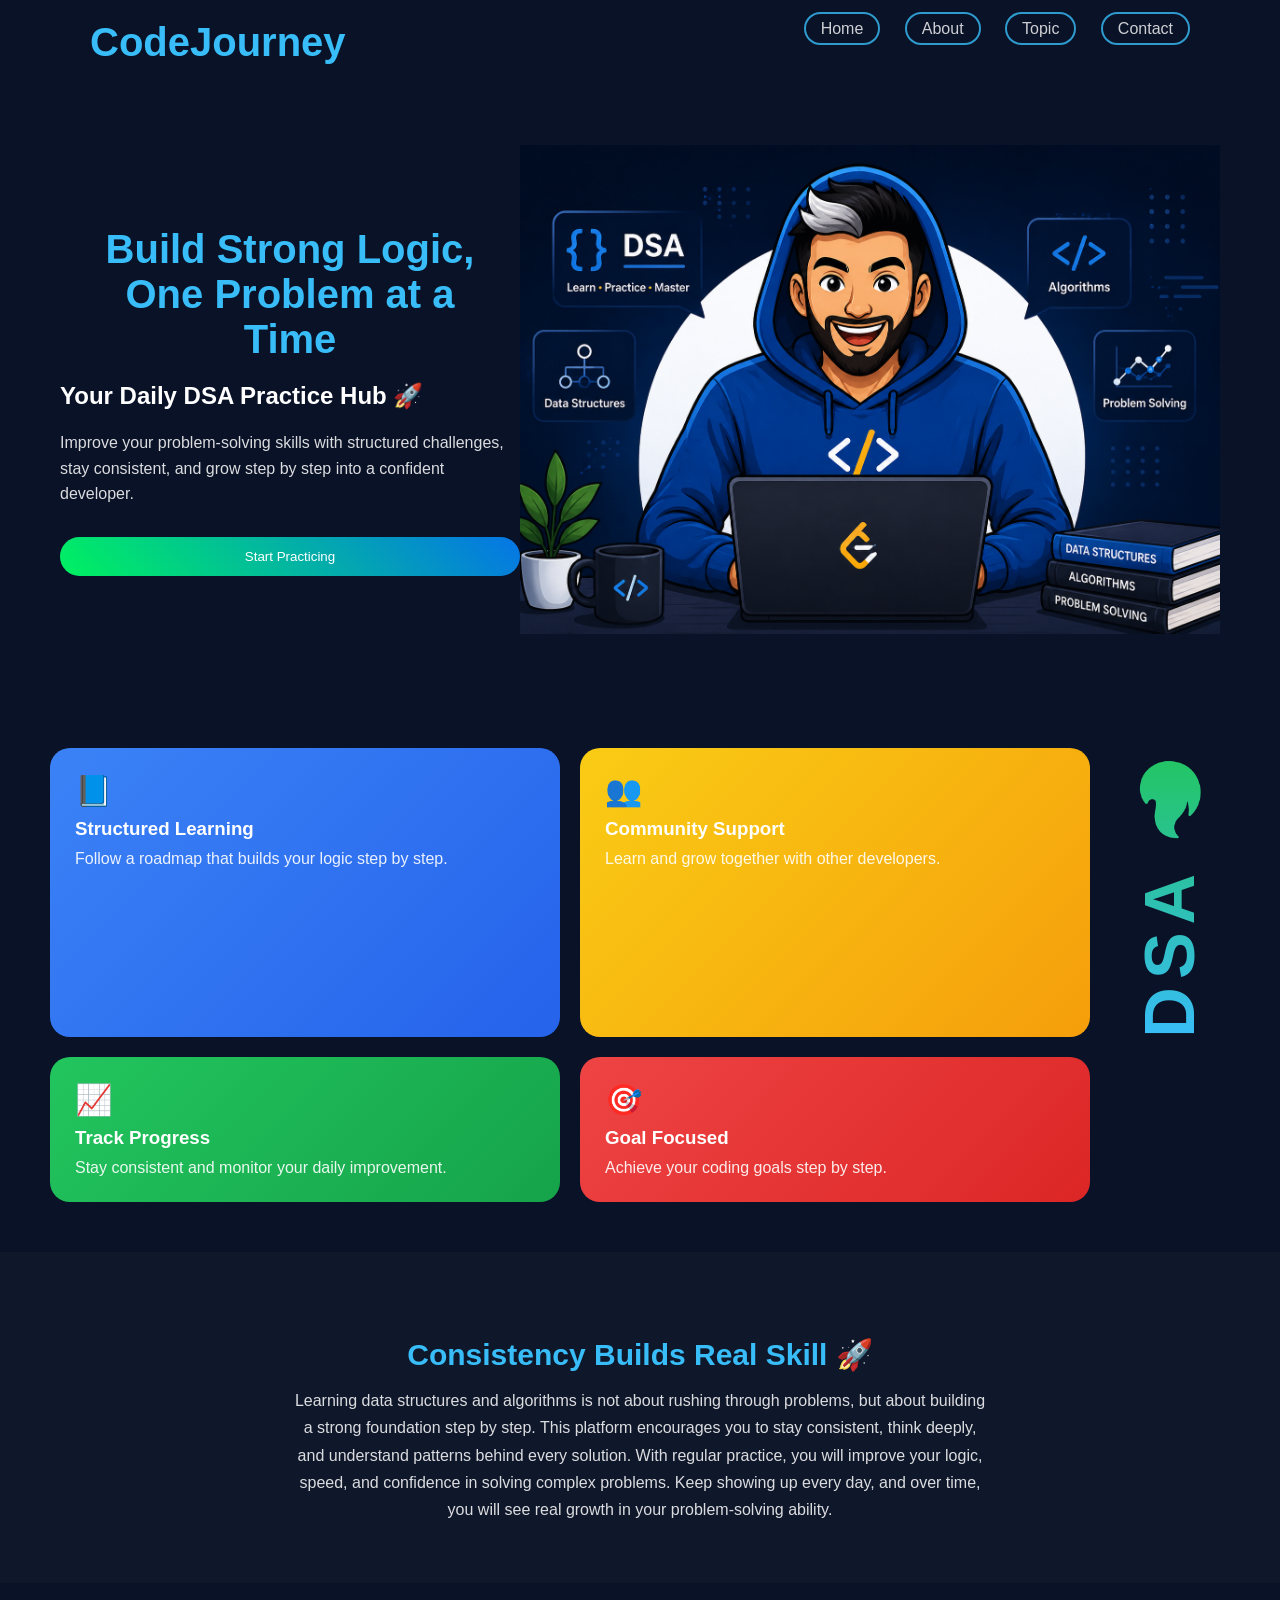
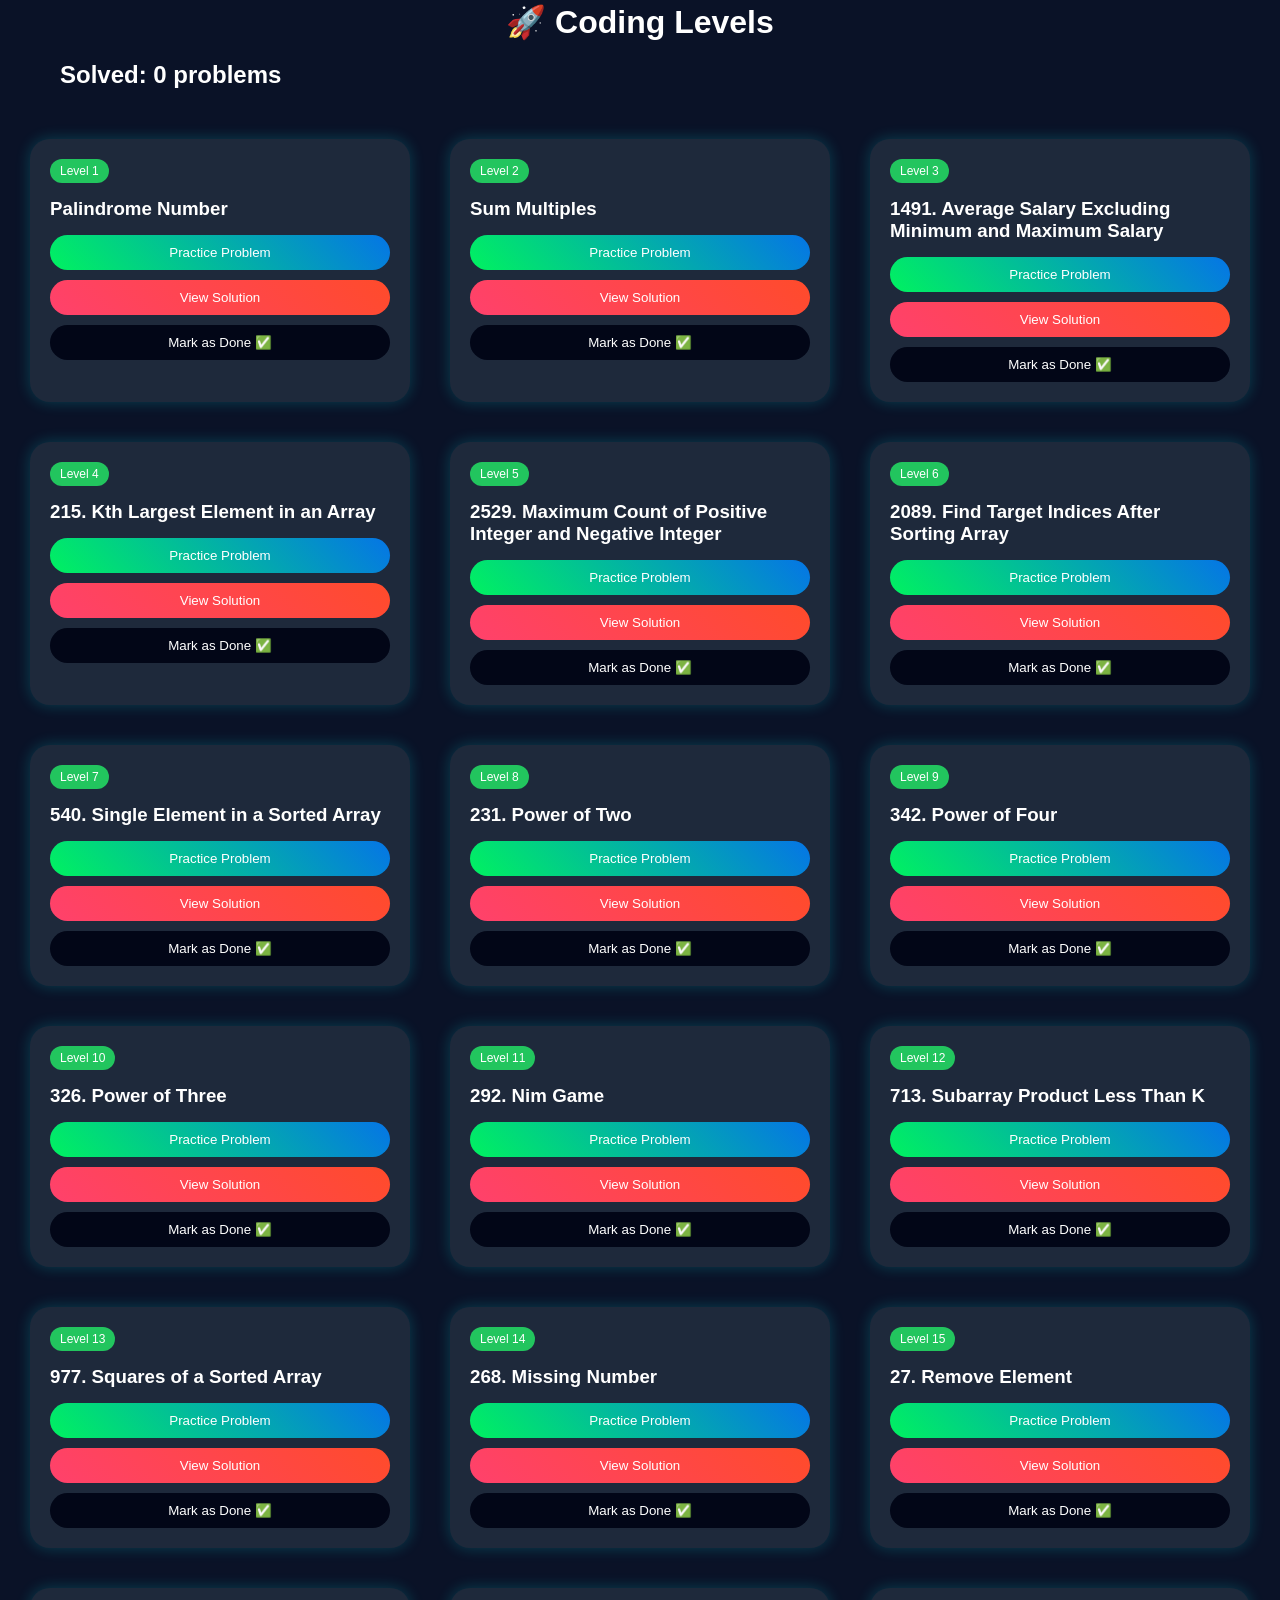
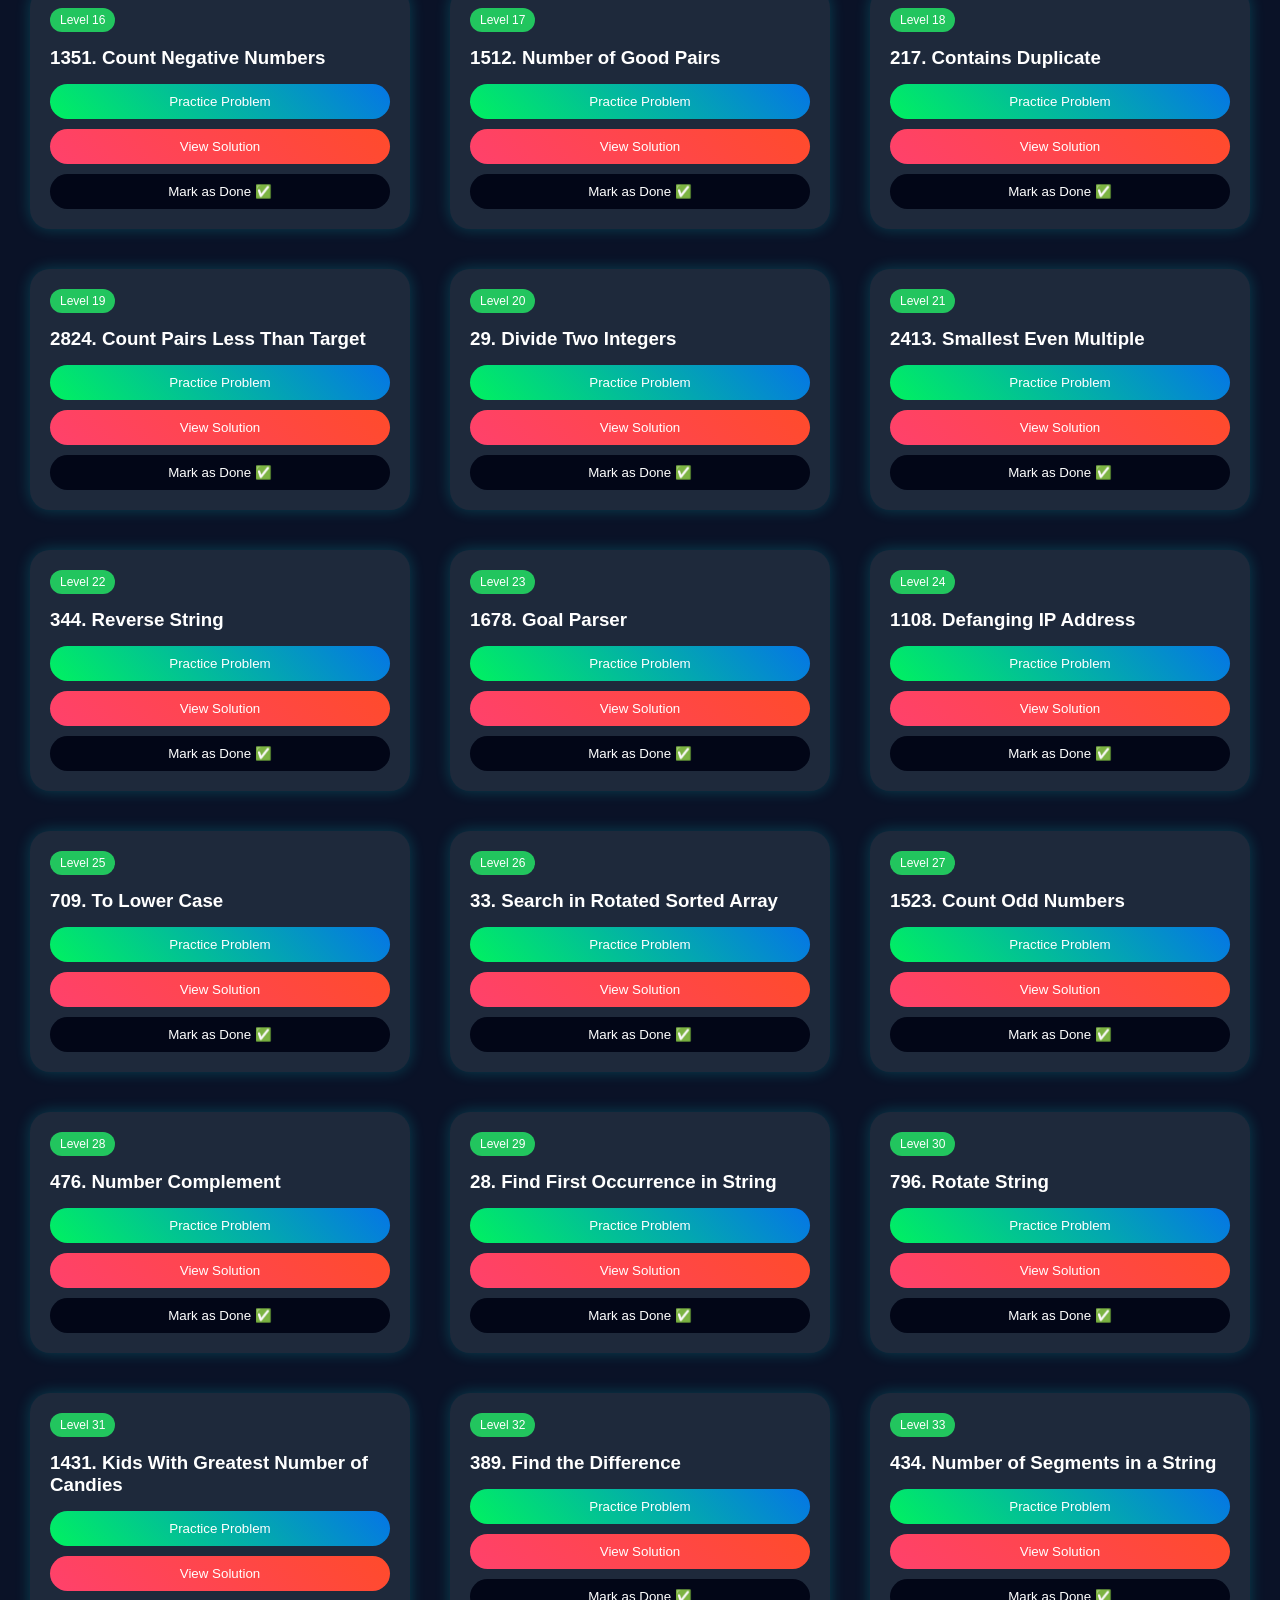
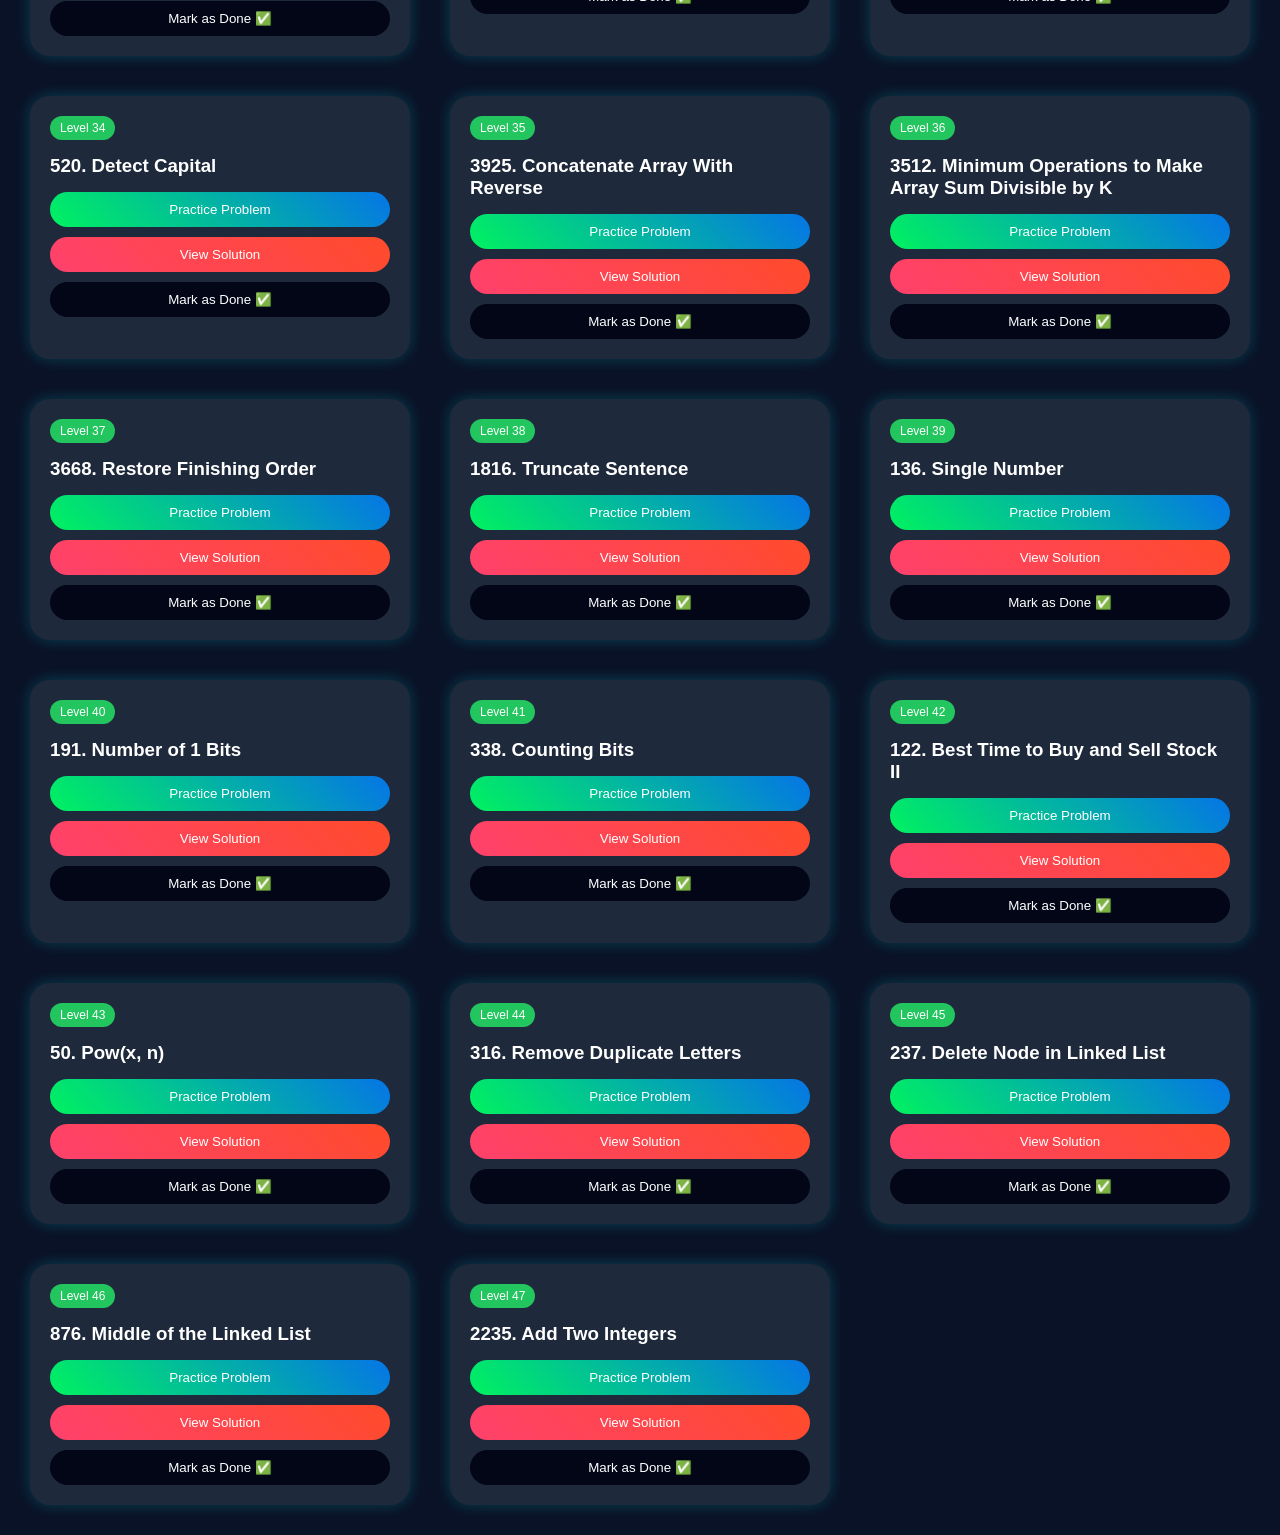
==== commit d9cef69a: "19" ====
--- a/index.html
+++ b/index.html
@@ -842,19 +842,20 @@
             <button class="mark-btn" data-problem="count-odd">Mark as Done ✅</button>
         </div>
         <!-- Add Two Integers -->
-<div class="card">
-    <span class="level">Level 1</span>
-    <h3>2235. Add Two Integers</h3>
-
-    <a href="https://leetcode.com/problems/add-two-integers/" target="_blank">
+<!-- Number Complement -->
+<div class="card">
+    <span class="level">Level 28</span>
+    <h3>476. Number Complement</h3>
+
+    <a href="https://leetcode.com/problems/number-complement/" target="_blank">
         <button class="code">Practice Problem</button>
     </a>
 
-    <a href="solution.html?problem=add-two-integers">
+    <a href="solution.html?problem=number-complement">
         <button class="video">View Solution</button>
     </a>
 
-    <button class="mark-btn" data-problem="add-two-integers">
+    <button class="mark-btn" data-problem="number-complement">
         Mark as Done ✅
     </button>
 </div>
